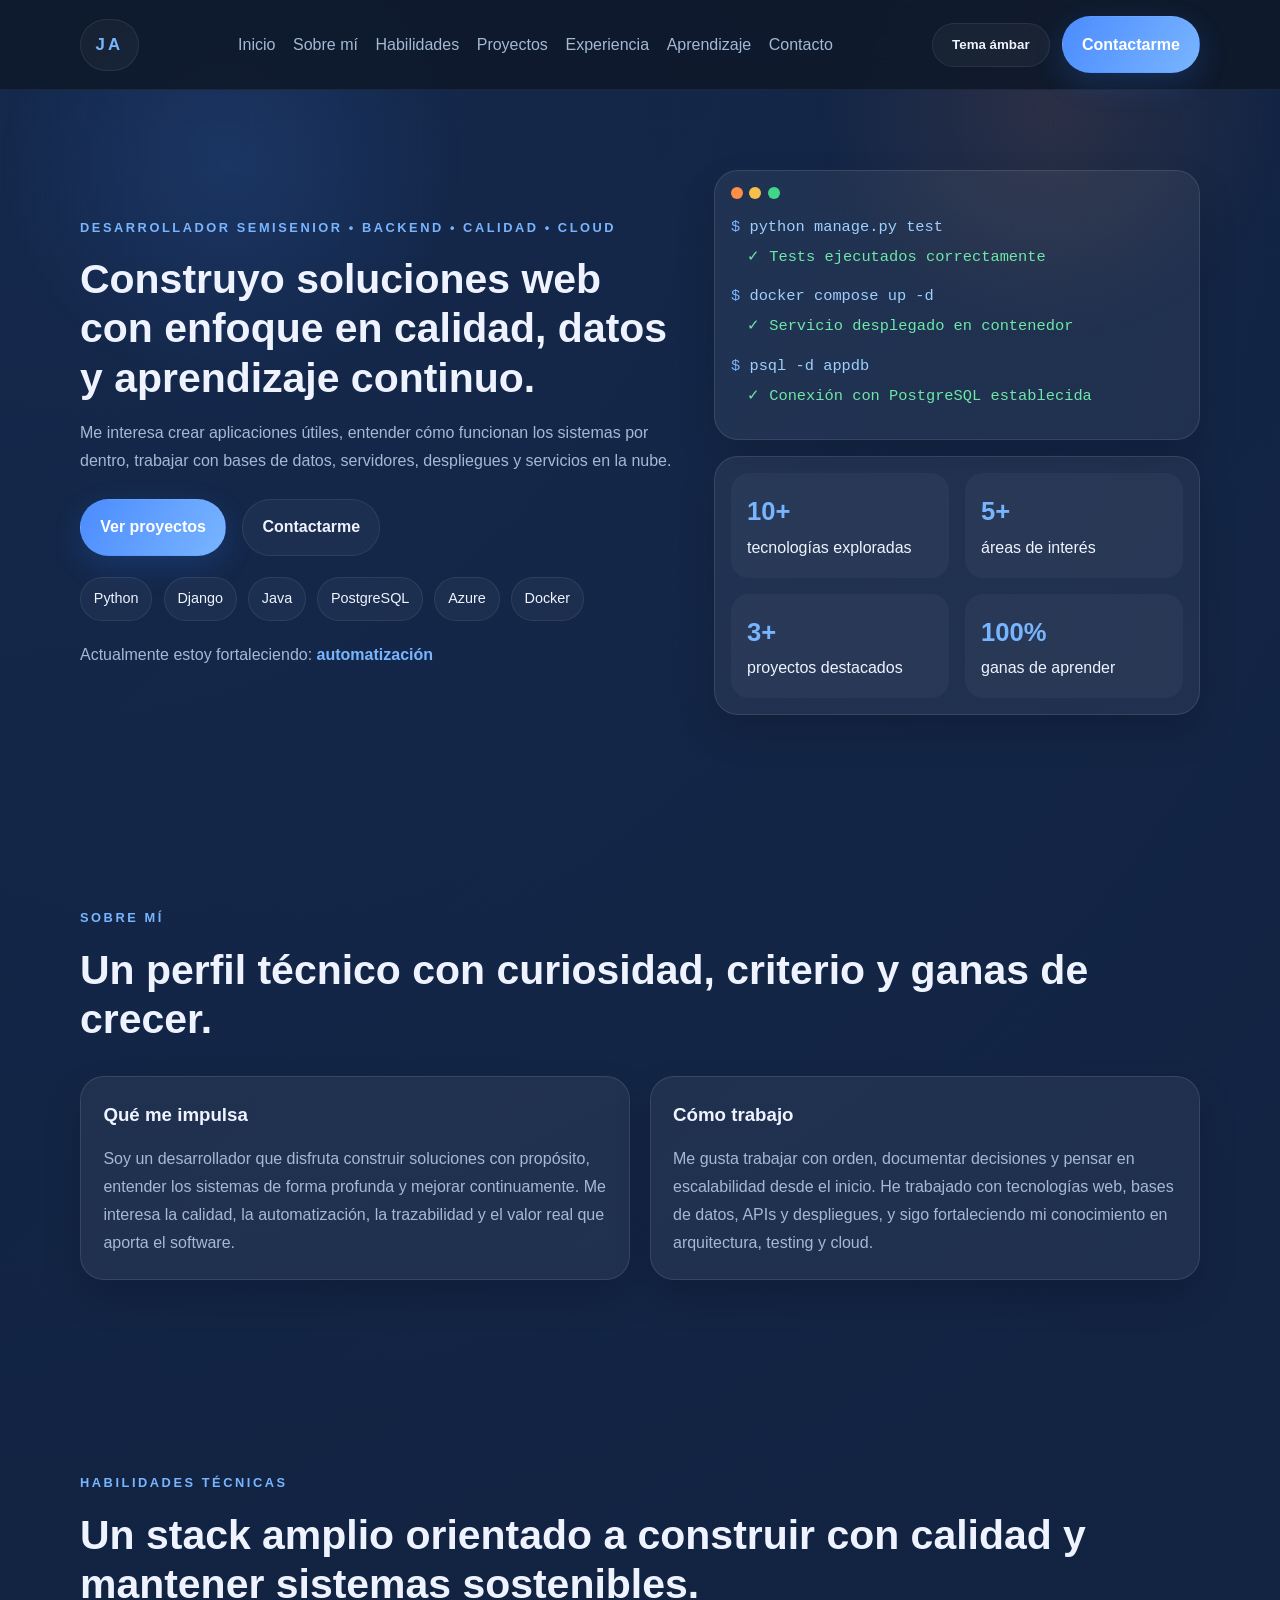
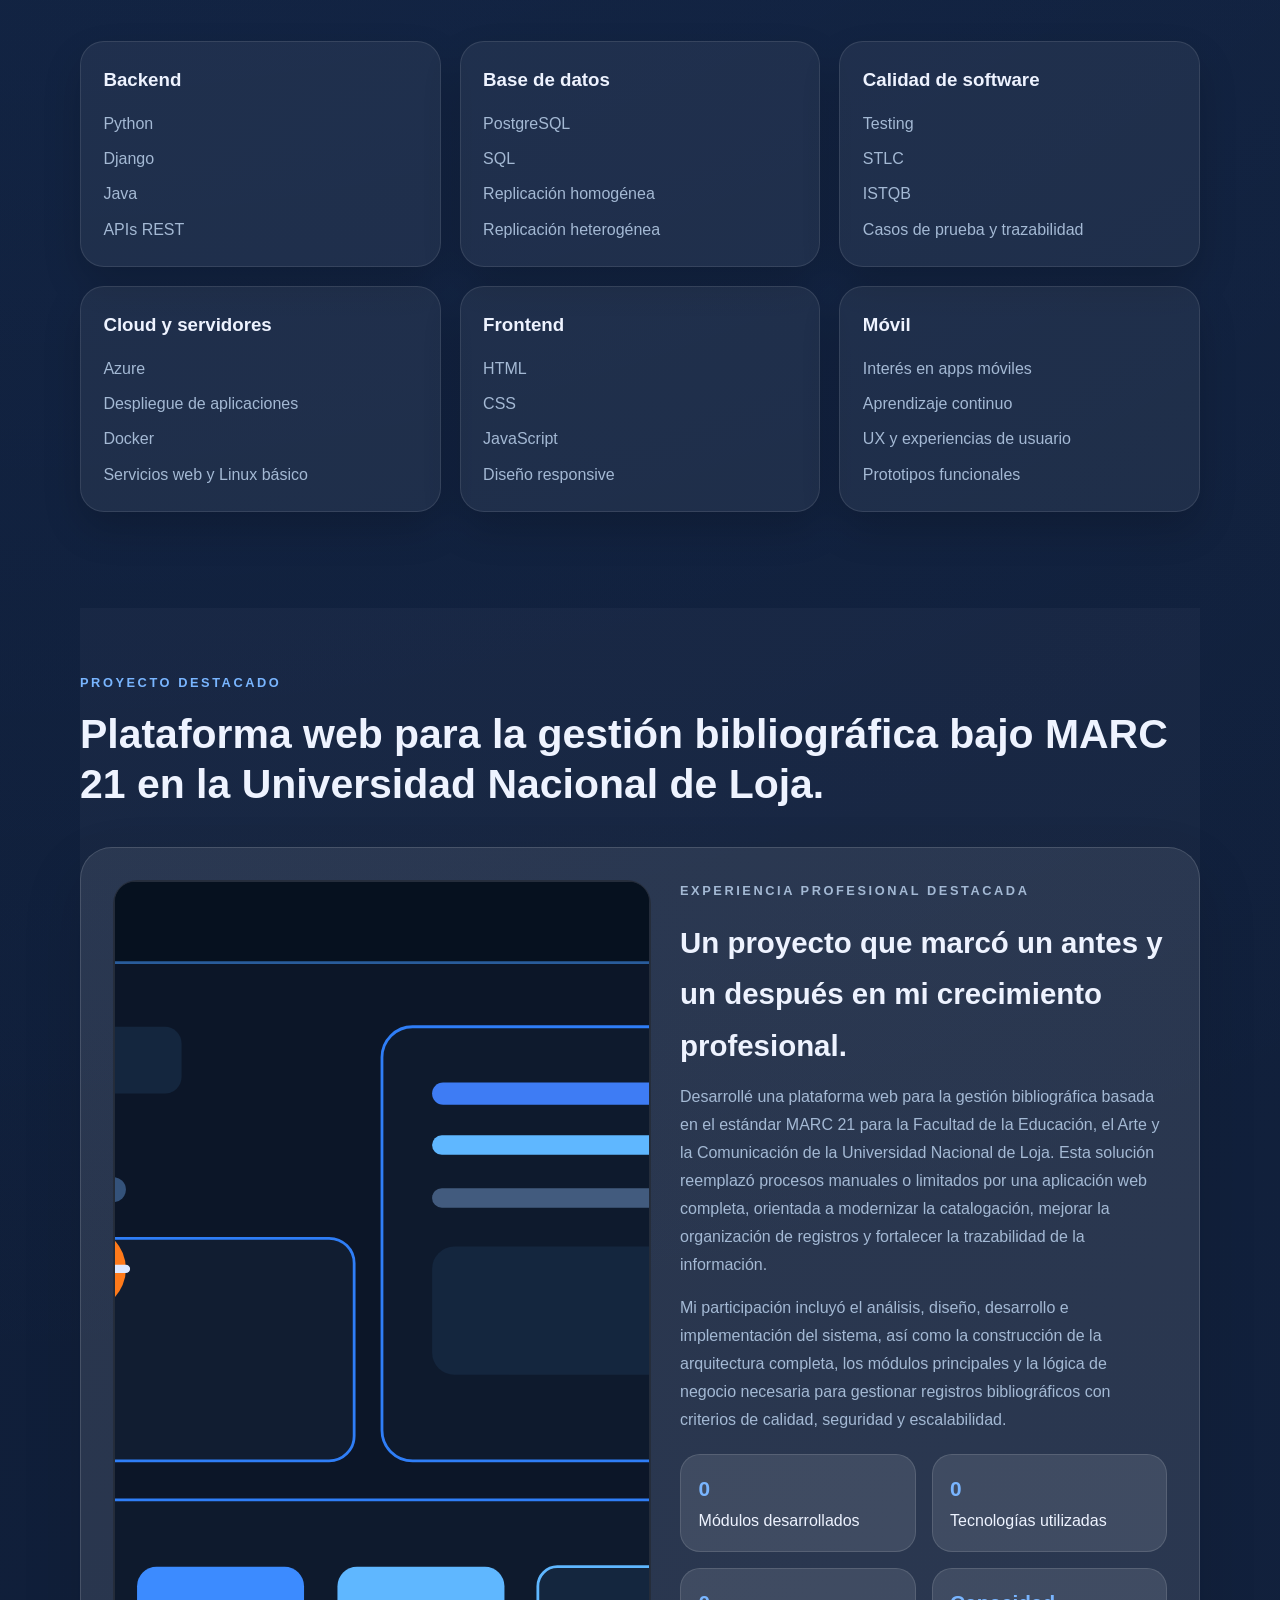
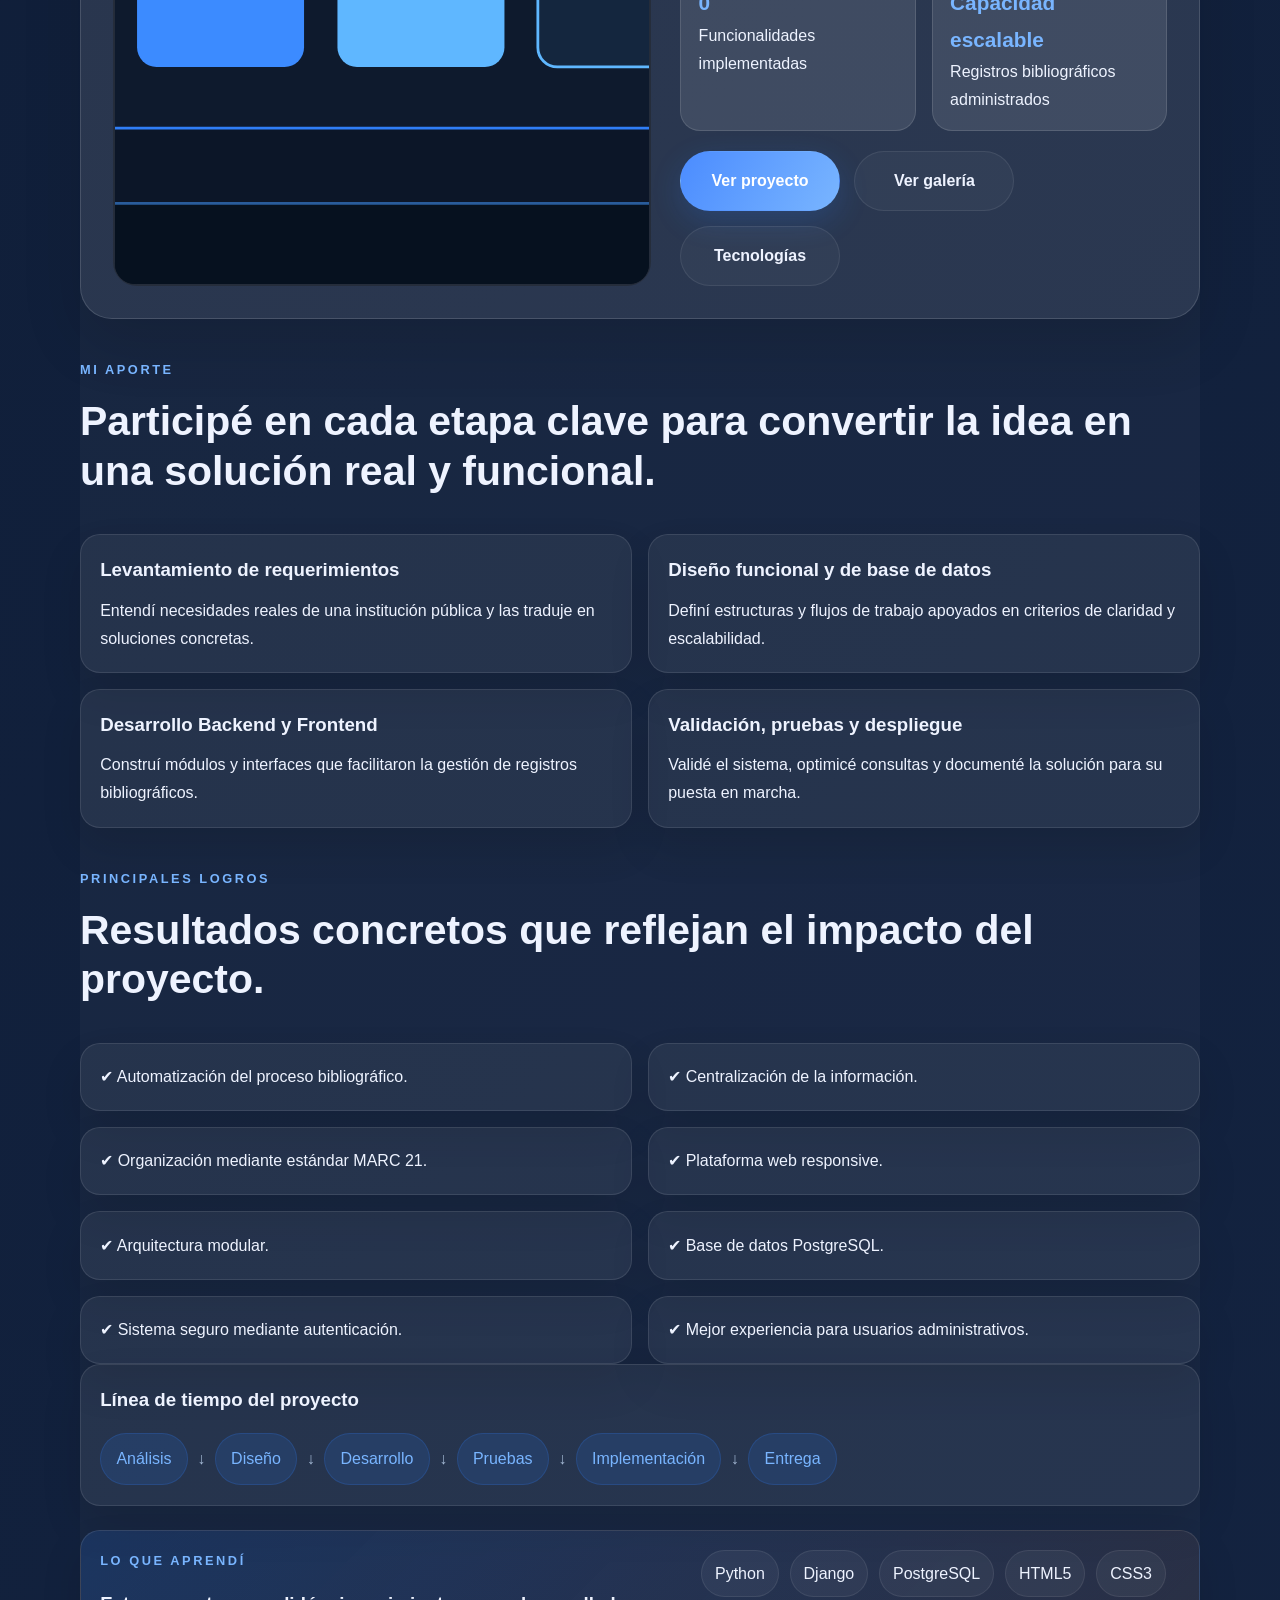
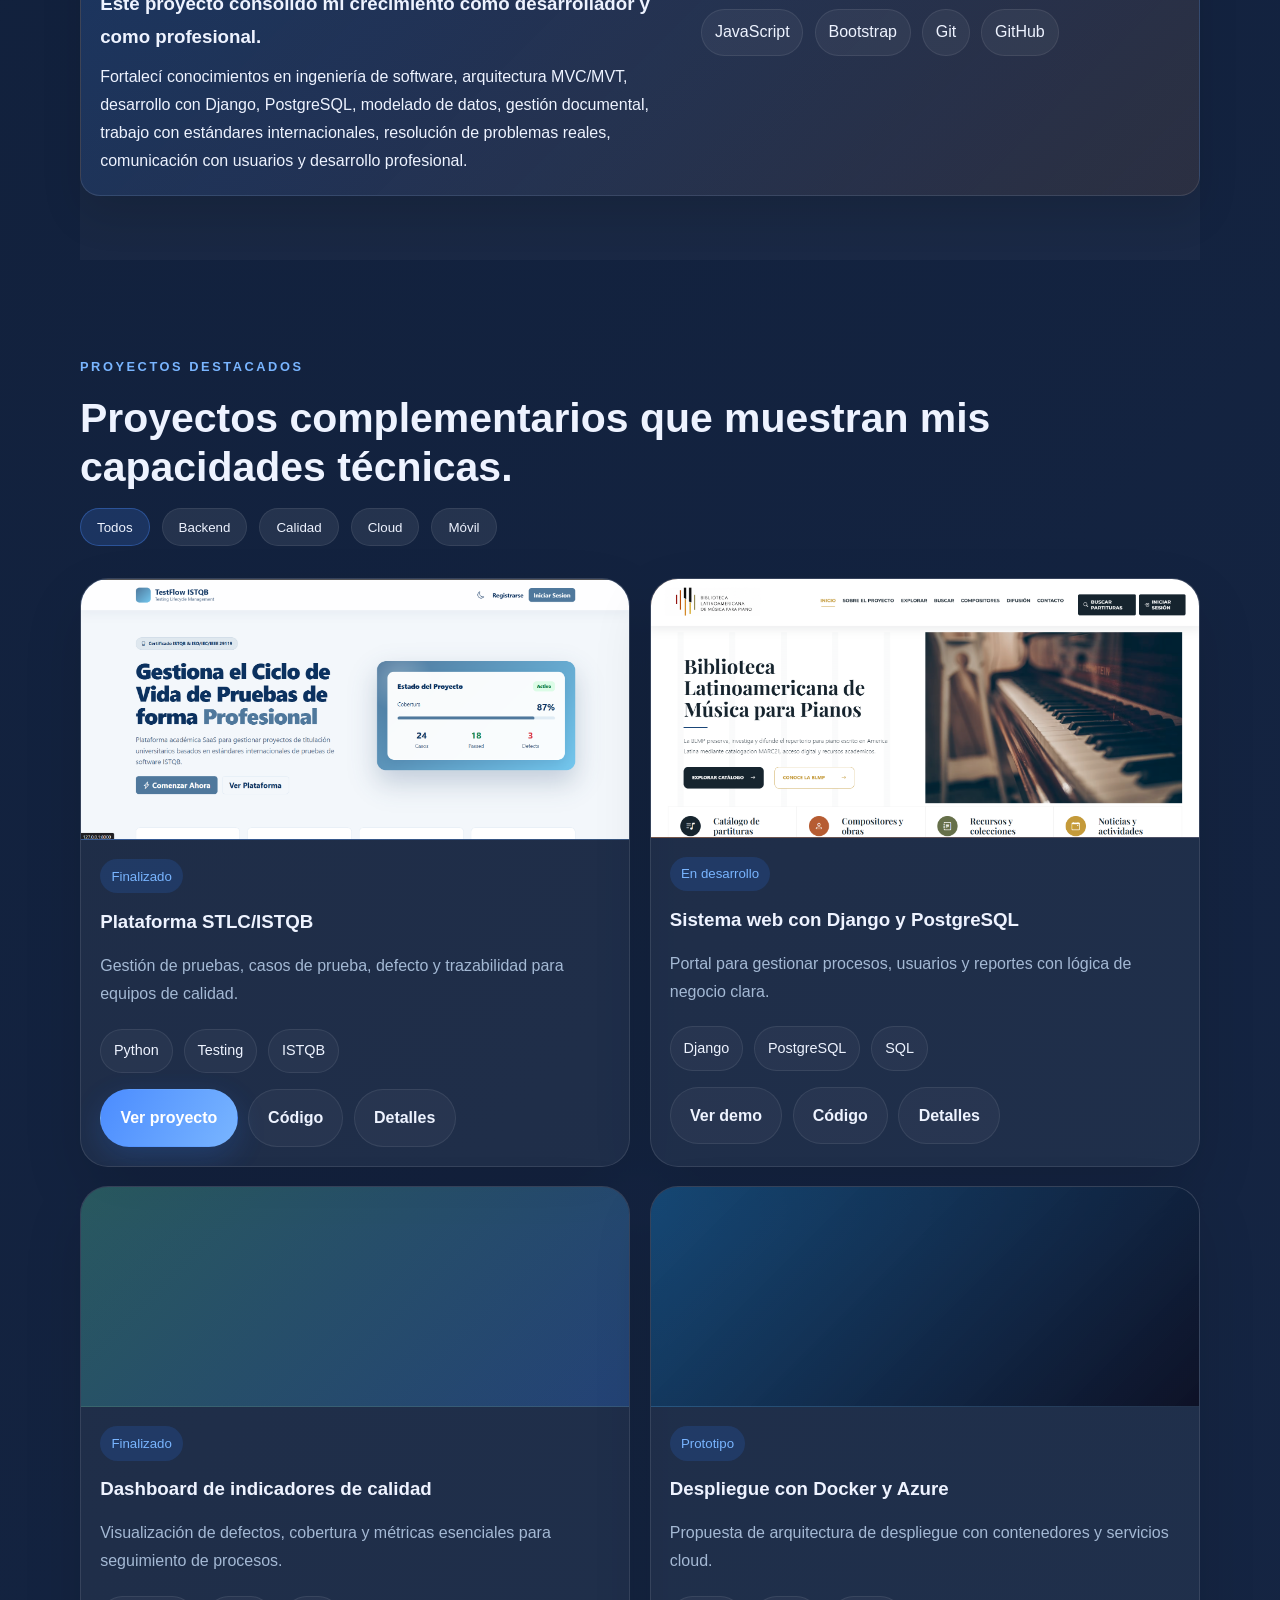
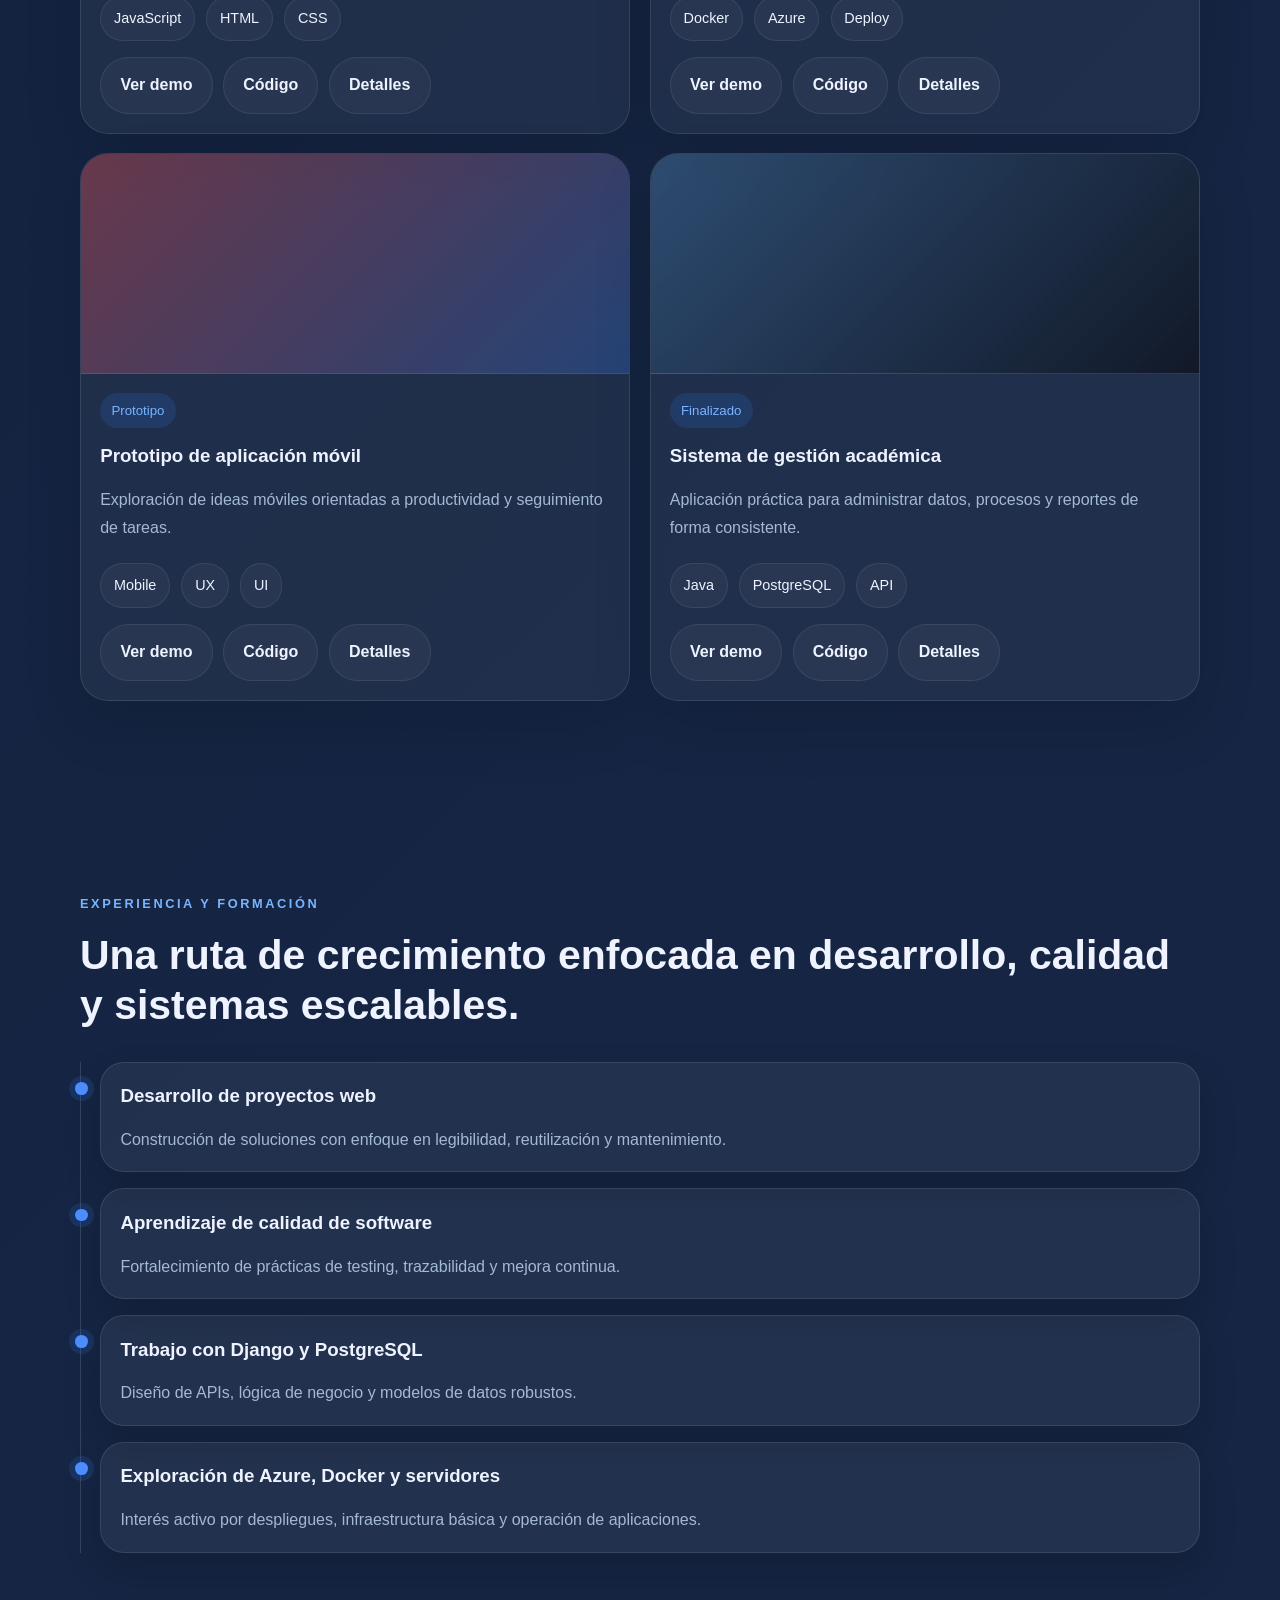
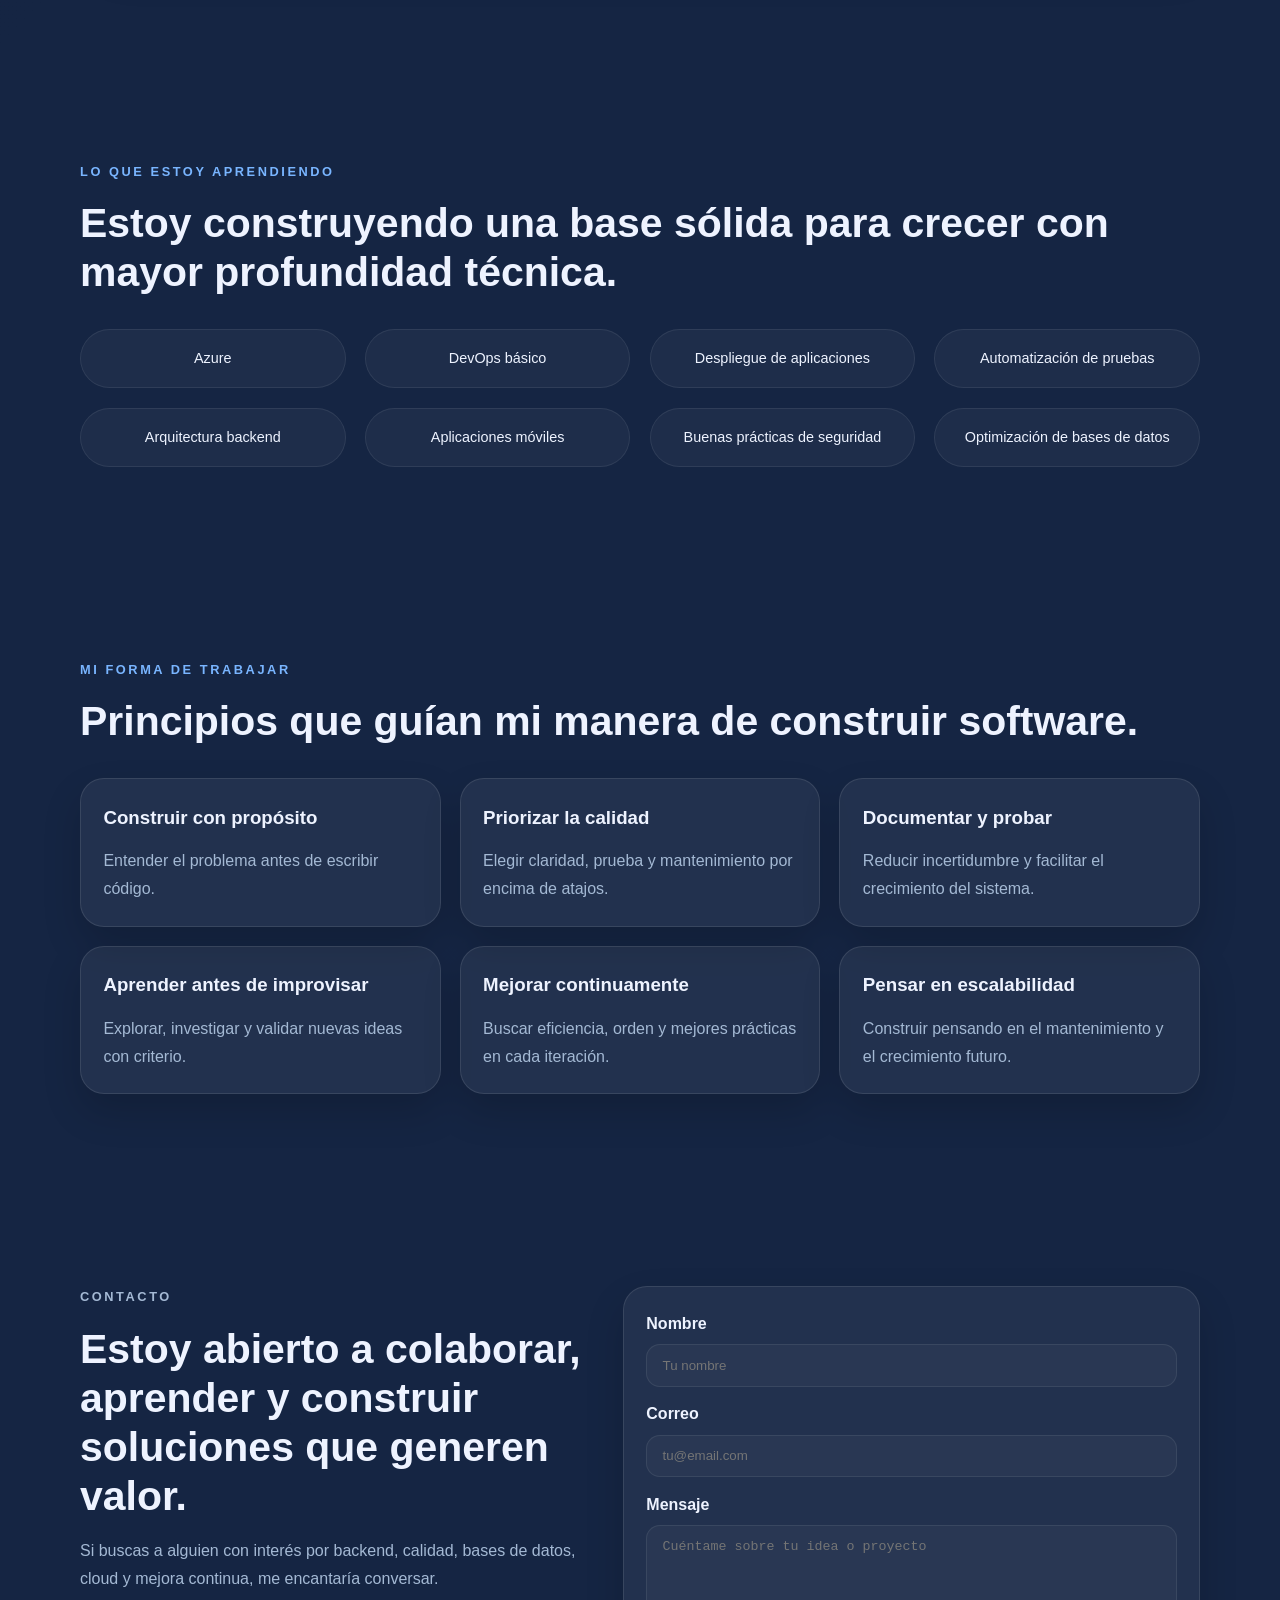
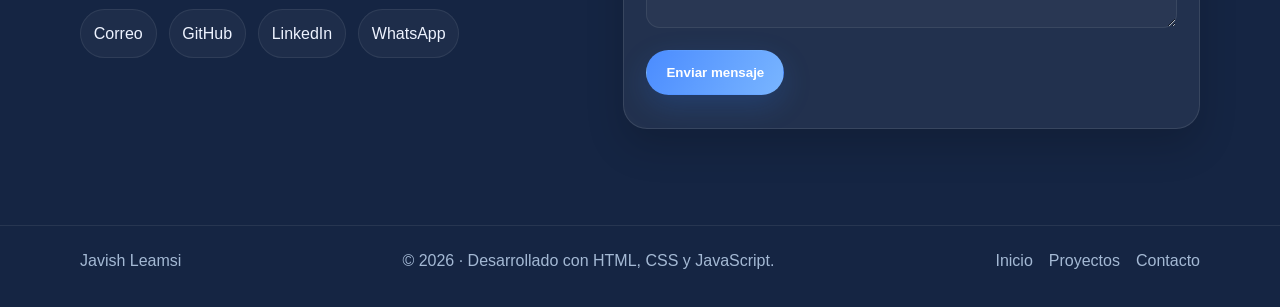
==== index.html @ bcfeb0d9 "Initial portfolio commit" ====
<!DOCTYPE html>
<html lang="es">
  <head>
    <meta charset="UTF-8" />
    <meta name="viewport" content="width=device-width, initial-scale=1.0" />
    <meta
      name="description"
      content="Portafolio personal de un desarrollador semisenior enfocado en backend, calidad de software, bases de datos, cloud y aprendizaje continuo."
    />
    <title>Javier | Portafolio Técnico</title>
    <link rel="stylesheet" href="css/styles.css" />
    <link rel="stylesheet" href="css/responsive.css" />
  </head>
  <body>
    <div class="background-grid" aria-hidden="true"></div>

    <header class="site-header" id="top">
      <nav class="nav container">
        <a href="#hero" class="brand" aria-label="Inicio del portafolio">JA</a>

        <button class="menu-toggle" id="menuToggle" aria-label="Abrir menú" aria-expanded="false">
          <span></span>
          <span></span>
          <span></span>
        </button>

        <div class="nav-links" id="navLinks">
          <a href="#hero">Inicio</a>
          <a href="#about">Sobre mí</a>
          <a href="#skills">Habilidades</a>
          <a href="#projects">Proyectos</a>
          <a href="#experience">Experiencia</a>
          <a href="#learning">Aprendizaje</a>
          <a href="#contact">Contacto</a>
        </div>

        <div class="nav-actions">
          <button class="btn btn-secondary" id="themeToggle" type="button">Tema ámbar</button>
          <a href="#contact" class="btn btn-primary nav-cta">Contactarme</a>
        </div>
      </nav>
    </header>

    <main>
      <section class="hero section container" id="hero">
        <div class="hero-content reveal">
          <p class="eyebrow">Desarrollador semisenior • Backend • Calidad • Cloud</p>
          <h1>
            Construyo soluciones web con enfoque en calidad, datos y aprendizaje continuo.
          </h1>
          <p class="hero-copy">
            Me interesa crear aplicaciones útiles, entender cómo funcionan los sistemas por dentro,
            trabajar con bases de datos, servidores, despliegues y servicios en la nube.
          </p>

          <div class="hero-actions">
            <a href="#projects" class="btn btn-primary">Ver proyectos</a>
            <a href="#contact" class="btn btn-secondary">Contactarme</a>
          </div>

          <div class="hero-badges">
            <span>Python</span>
            <span>Django</span>
            <span>Java</span>
            <span>PostgreSQL</span>
            <span>Azure</span>
            <span>Docker</span>
          </div>

          <div class="typing-wrap">
            <span class="typing-label">Actualmente estoy fortaleciendo:</span>
            <span class="typing-text" id="typingText"></span>
          </div>
        </div>

        <div class="hero-visual reveal">
          <div class="terminal-card">
            <div class="terminal-toolbar">
              <span></span>
              <span></span>
              <span></span>
            </div>
            <div class="terminal-body">
              <p><span class="prompt">$</span> python manage.py test</p>
              <p class="success">✓ Tests ejecutados correctamente</p>
              <p><span class="prompt">$</span> docker compose up -d</p>
              <p class="success">✓ Servicio desplegado en contenedor</p>
              <p><span class="prompt">$</span> psql -d appdb</p>
              <p class="success">✓ Conexión con PostgreSQL establecida</p>
            </div>
          </div>

          <div class="stats-panel">
            <div class="stat-item">
              <strong class="counter" data-target="10">0</strong>
              <span>tecnologías exploradas</span>
            </div>
            <div class="stat-item">
              <strong class="counter" data-target="5">0</strong>
              <span>áreas de interés</span>
            </div>
            <div class="stat-item">
              <strong class="counter" data-target="3">0</strong>
              <span>proyectos destacados</span>
            </div>
            <div class="stat-item">
              <strong class="counter" data-target="100">0</strong>
              <span>ganas de aprender</span>
            </div>
          </div>
        </div>
      </section>

      <section class="section container" id="about">
        <div class="section-heading reveal">
          <p class="eyebrow">Sobre mí</p>
          <h2>Un perfil técnico con curiosidad, criterio y ganas de crecer.</h2>
        </div>

        <div class="about-grid">
          <article class="about-card reveal">
            <h3>Qué me impulsa</h3>
            <p>
              Soy un desarrollador que disfruta construir soluciones con propósito,
              entender los sistemas de forma profunda y mejorar continuamente. Me interesa la calidad,
              la automatización, la trazabilidad y el valor real que aporta el software.
            </p>
          </article>
          <article class="about-card reveal">
            <h3>Cómo trabajo</h3>
            <p>
              Me gusta trabajar con orden, documentar decisiones y pensar en escalabilidad desde
              el inicio. He trabajado con tecnologías web, bases de datos, APIs y despliegues, y
              sigo fortaleciendo mi conocimiento en arquitectura, testing y cloud.
            </p>
          </article>
        </div>
      </section>

      <section class="section container" id="skills">
        <div class="section-heading reveal">
          <p class="eyebrow">Habilidades técnicas</p>
          <h2>Un stack amplio orientado a construir con calidad y mantener sistemas sostenibles.</h2>
        </div>

        <div class="skills-grid">
          <article class="skill-card reveal">
            <h3>Backend</h3>
            <ul>
              <li>Python</li>
              <li>Django</li>
              <li>Java</li>
              <li>APIs REST</li>
            </ul>
          </article>

          <article class="skill-card reveal">
            <h3>Base de datos</h3>
            <ul>
              <li>PostgreSQL</li>
              <li>SQL</li>
              <li>Replicación homogénea</li>
              <li>Replicación heterogénea</li>
            </ul>
          </article>

          <article class="skill-card reveal">
            <h3>Calidad de software</h3>
            <ul>
              <li>Testing</li>
              <li>STLC</li>
              <li>ISTQB</li>
              <li>Casos de prueba y trazabilidad</li>
            </ul>
          </article>

          <article class="skill-card reveal">
            <h3>Cloud y servidores</h3>
            <ul>
              <li>Azure</li>
              <li>Despliegue de aplicaciones</li>
              <li>Docker</li>
              <li>Servicios web y Linux básico</li>
            </ul>
          </article>

          <article class="skill-card reveal">
            <h3>Frontend</h3>
            <ul>
              <li>HTML</li>
              <li>CSS</li>
              <li>JavaScript</li>
              <li>Diseño responsive</li>
            </ul>
          </article>

          <article class="skill-card reveal">
            <h3>Móvil</h3>
            <ul>
              <li>Interés en apps móviles</li>
              <li>Aprendizaje continuo</li>
              <li>UX y experiencias de usuario</li>
              <li>Prototipos funcionales</li>
            </ul>
          </article>
        </div>
      </section>

      <section class="section container" id="featured">
        <div class="section-heading reveal">
          <p class="eyebrow">Proyecto destacado</p>
          <h2>Plataforma web para la gestión bibliográfica bajo MARC 21 en la Universidad Nacional de Loja.</h2>
        </div>

        <article class="featured-project reveal">
          <div class="featured-project-visual">
            <img src="assets/projects/marc-platform.svg" alt="Vista del sistema de gestión bibliográfica MARC 21" />
          </div>

          <div class="featured-project-content">
            <p class="eyebrow">Experiencia profesional destacada</p>
            <h3>Un proyecto que marcó un antes y un después en mi crecimiento profesional.</h3>
            <p>
              Desarrollé una plataforma web para la gestión bibliográfica basada en el estándar MARC 21
              para la Facultad de la Educación, el Arte y la Comunicación de la Universidad Nacional de Loja.
              Esta solución reemplazó procesos manuales o limitados por una aplicación web completa,
              orientada a modernizar la catalogación, mejorar la organización de registros y fortalecer
              la trazabilidad de la información.
            </p>
            <p>
              Mi participación incluyó el análisis, diseño, desarrollo e implementación del sistema,
              así como la construcción de la arquitectura completa, los módulos principales y la lógica
              de negocio necesaria para gestionar registros bibliográficos con criterios de calidad,
              seguridad y escalabilidad.
            </p>

            <div class="featured-stats">
              <div class="featured-stat">
                <strong data-target="12">0</strong>
                <span>Módulos desarrollados</span>
              </div>
              <div class="featured-stat">
                <strong data-target="8">0</strong>
                <span>Tecnologías utilizadas</span>
              </div>
              <div class="featured-stat">
                <strong data-target="10">0</strong>
                <span>Funcionalidades implementadas</span>
              </div>
              <div class="featured-stat">
                <strong>Capacidad escalable</strong>
                <span>Registros bibliográficos administrados</span>
              </div>
            </div>

            <div class="featured-actions">
              <a href="projects/marc21.html" class="btn btn-primary">Ver proyecto</a>
              <a href="projects/marc21.html#carousel" class="btn btn-secondary">Ver galería</a>
              <a href="#skills" class="btn btn-secondary">Tecnologías</a>
            </div>
          </div>
        </article>

        <div class="section-heading reveal" style="margin-top: 2.5rem;">
          <p class="eyebrow">Mi aporte</p>
          <h2>Participé en cada etapa clave para convertir la idea en una solución real y funcional.</h2>
        </div>

        <div class="contribution-grid">
          <article class="contribution-card reveal">
            <h3>Levantamiento de requerimientos</h3>
            <p>Entendí necesidades reales de una institución pública y las traduje en soluciones concretas.</p>
          </article>
          <article class="contribution-card reveal">
            <h3>Diseño funcional y de base de datos</h3>
            <p>Definí estructuras y flujos de trabajo apoyados en criterios de claridad y escalabilidad.</p>
          </article>
          <article class="contribution-card reveal">
            <h3>Desarrollo Backend y Frontend</h3>
            <p>Construí módulos y interfaces que facilitaron la gestión de registros bibliográficos.</p>
          </article>
          <article class="contribution-card reveal">
            <h3>Validación, pruebas y despliegue</h3>
            <p>Validé el sistema, optimicé consultas y documenté la solución para su puesta en marcha.</p>
          </article>
        </div>

        <div class="section-heading reveal" style="margin-top: 2.5rem;">
          <p class="eyebrow">Principales logros</p>
          <h2>Resultados concretos que reflejan el impacto del proyecto.</h2>
        </div>

        <div class="achievements-grid">
          <article class="achievement-card reveal">✔ Automatización del proceso bibliográfico.</article>
          <article class="achievement-card reveal">✔ Centralización de la información.</article>
          <article class="achievement-card reveal">✔ Organización mediante estándar MARC 21.</article>
          <article class="achievement-card reveal">✔ Plataforma web responsive.</article>
          <article class="achievement-card reveal">✔ Arquitectura modular.</article>
          <article class="achievement-card reveal">✔ Base de datos PostgreSQL.</article>
          <article class="achievement-card reveal">✔ Sistema seguro mediante autenticación.</article>
          <article class="achievement-card reveal">✔ Mejor experiencia para usuarios administrativos.</article>
        </div>

        <div class="timeline-section reveal">
          <h3>Línea de tiempo del proyecto</h3>
          <div class="project-timeline">
            <div class="timeline-step">Análisis</div>
            <div class="timeline-arrow">↓</div>
            <div class="timeline-step">Diseño</div>
            <div class="timeline-arrow">↓</div>
            <div class="timeline-step">Desarrollo</div>
            <div class="timeline-arrow">↓</div>
            <div class="timeline-step">Pruebas</div>
            <div class="timeline-arrow">↓</div>
            <div class="timeline-step">Implementación</div>
            <div class="timeline-arrow">↓</div>
            <div class="timeline-step">Entrega</div>
          </div>
        </div>

        <div class="learning-highlight reveal">
          <div class="learning-highlight-content">
            <p class="eyebrow">Lo que aprendí</p>
            <h3>Este proyecto consolidó mi crecimiento como desarrollador y como profesional.</h3>
            <p>
              Fortalecí conocimientos en ingeniería de software, arquitectura MVC/MVT, desarrollo con Django,
              PostgreSQL, modelado de datos, gestión documental, trabajo con estándares internacionales,
              resolución de problemas reales, comunicación con usuarios y desarrollo profesional.
            </p>
          </div>
          <div class="tech-pill-group">
            <span>Python</span>
            <span>Django</span>
            <span>PostgreSQL</span>
            <span>HTML5</span>
            <span>CSS3</span>
            <span>JavaScript</span>
            <span>Bootstrap</span>
            <span>Git</span>
            <span>GitHub</span>
          </div>
        </div>
      </section>

      <section class="section container" id="projects">
        <div class="section-heading reveal">
          <p class="eyebrow">Proyectos destacados</p>
          <h2>Proyectos complementarios que muestran mis capacidades técnicas.</h2>
          <div class="filter-bar">
            <button class="filter-btn active" data-filter="all">Todos</button>
            <button class="filter-btn" data-filter="backend">Backend</button>
            <button class="filter-btn" data-filter="qa">Calidad</button>
            <button class="filter-btn" data-filter="cloud">Cloud</button>
            <button class="filter-btn" data-filter="mobile">Móvil</button>
          </div>
        </div>

        <div class="projects-grid">
          <article class="project-card reveal" data-category="qa">
            <div class="project-preview">
              <img src="assets/img/istqb/1.png" alt="Pantalla del proyecto ISTQB" />
            </div>
            <div class="project-body">
              <span class="project-badge">Finalizado</span>
              <h3>Plataforma STLC/ISTQB</h3>
              <p>Gestión de pruebas, casos de prueba, defecto y trazabilidad para equipos de calidad.</p>
              <div class="project-tags">
                <span>Python</span>
                <span>Testing</span>
                <span>ISTQB</span>
              </div>
              <div class="project-actions">
                <a href="projects/istqb.html" class="btn btn-primary">Ver proyecto</a>
                <a href="#" class="btn btn-secondary">Código</a>
                <a href="projects/istqb.html" class="btn btn-secondary">Detalles</a>
              </div>
            </div>
          </article>

          <article class="project-card reveal" data-category="backend">
            <div class="project-preview project-preview-alt">
              <img src="assets/img/marc21/1.png" alt="Pantalla del proyecto MARC 21" />
            </div>
            <div class="project-body">
              <span class="project-badge">En desarrollo</span>
              <h3>Sistema web con Django y PostgreSQL</h3>
              <p>Portal para gestionar procesos, usuarios y reportes con lógica de negocio clara.</p>
              <div class="project-tags">
                <span>Django</span>
                <span>PostgreSQL</span>
                <span>SQL</span>
              </div>
              <div class="project-actions">
                <a href="#" class="btn btn-secondary">Ver demo</a>
                <a href="#" class="btn btn-secondary">Código</a>
                <a href="#" class="btn btn-secondary">Detalles</a>
              </div>
            </div>
          </article>

          <article class="project-card reveal" data-category="qa">
            <div class="project-preview project-preview-accent"></div>
            <div class="project-body">
              <span class="project-badge">Finalizado</span>
              <h3>Dashboard de indicadores de calidad</h3>
              <p>Visualización de defectos, cobertura y métricas esenciales para seguimiento de procesos.</p>
              <div class="project-tags">
                <span>JavaScript</span>
                <span>HTML</span>
                <span>CSS</span>
              </div>
              <div class="project-actions">
                <a href="#" class="btn btn-secondary">Ver demo</a>
                <a href="#" class="btn btn-secondary">Código</a>
                <a href="#" class="btn btn-secondary">Detalles</a>
              </div>
            </div>
          </article>

          <article class="project-card reveal" data-category="cloud">
            <div class="project-preview project-preview-cloud"></div>
            <div class="project-body">
              <span class="project-badge">Prototipo</span>
              <h3>Despliegue con Docker y Azure</h3>
              <p>Propuesta de arquitectura de despliegue con contenedores y servicios cloud.</p>
              <div class="project-tags">
                <span>Docker</span>
                <span>Azure</span>
                <span>Deploy</span>
              </div>
              <div class="project-actions">
                <a href="#" class="btn btn-secondary">Ver demo</a>
                <a href="#" class="btn btn-secondary">Código</a>
                <a href="#" class="btn btn-secondary">Detalles</a>
              </div>
            </div>
          </article>

          <article class="project-card reveal" data-category="mobile">
            <div class="project-preview project-preview-mobile"></div>
            <div class="project-body">
              <span class="project-badge">Prototipo</span>
              <h3>Prototipo de aplicación móvil</h3>
              <p>Exploración de ideas móviles orientadas a productividad y seguimiento de tareas.</p>
              <div class="project-tags">
                <span>Mobile</span>
                <span>UX</span>
                <span>UI</span>
              </div>
              <div class="project-actions">
                <a href="#" class="btn btn-secondary">Ver demo</a>
                <a href="#" class="btn btn-secondary">Código</a>
                <a href="#" class="btn btn-secondary">Detalles</a>
              </div>
            </div>
          </article>

          <article class="project-card reveal" data-category="backend">
            <div class="project-preview project-preview-admin"></div>
            <div class="project-body">
              <span class="project-badge">Finalizado</span>
              <h3>Sistema de gestión académica</h3>
              <p>Aplicación práctica para administrar datos, procesos y reportes de forma consistente.</p>
              <div class="project-tags">
                <span>Java</span>
                <span>PostgreSQL</span>
                <span>API</span>
              </div>
              <div class="project-actions">
                <a href="#" class="btn btn-secondary">Ver demo</a>
                <a href="#" class="btn btn-secondary">Código</a>
                <a href="#" class="btn btn-secondary">Detalles</a>
              </div>
            </div>
          </article>
        </div>
      </section>

      <section class="section container" id="experience">
        <div class="section-heading reveal">
          <p class="eyebrow">Experiencia y formación</p>
          <h2>Una ruta de crecimiento enfocada en desarrollo, calidad y sistemas escalables.</h2>
        </div>

        <div class="timeline">
          <article class="timeline-item reveal">
            <span class="timeline-dot"></span>
            <div>
              <h3>Desarrollo de proyectos web</h3>
              <p>Construcción de soluciones con enfoque en legibilidad, reutilización y mantenimiento.</p>
            </div>
          </article>
          <article class="timeline-item reveal">
            <span class="timeline-dot"></span>
            <div>
              <h3>Aprendizaje de calidad de software</h3>
              <p>Fortalecimiento de prácticas de testing, trazabilidad y mejora continua.</p>
            </div>
          </article>
          <article class="timeline-item reveal">
            <span class="timeline-dot"></span>
            <div>
              <h3>Trabajo con Django y PostgreSQL</h3>
              <p>Diseño de APIs, lógica de negocio y modelos de datos robustos.</p>
            </div>
          </article>
          <article class="timeline-item reveal">
            <span class="timeline-dot"></span>
            <div>
              <h3>Exploración de Azure, Docker y servidores</h3>
              <p>Interés activo por despliegues, infraestructura básica y operación de aplicaciones.</p>
            </div>
          </article>
        </div>
      </section>

      <section class="section container" id="learning">
        <div class="section-heading reveal">
          <p class="eyebrow">Lo que estoy aprendiendo</p>
          <h2>Estoy construyendo una base sólida para crecer con mayor profundidad técnica.</h2>
        </div>

        <div class="learning-grid">
          <article class="learning-card reveal">Azure</article>
          <article class="learning-card reveal">DevOps básico</article>
          <article class="learning-card reveal">Despliegue de aplicaciones</article>
          <article class="learning-card reveal">Automatización de pruebas</article>
          <article class="learning-card reveal">Arquitectura backend</article>
          <article class="learning-card reveal">Aplicaciones móviles</article>
          <article class="learning-card reveal">Buenas prácticas de seguridad</article>
          <article class="learning-card reveal">Optimización de bases de datos</article>
        </div>
      </section>

      <section class="section container" id="approach">
        <div class="section-heading reveal">
          <p class="eyebrow">Mi forma de trabajar</p>
          <h2>Principios que guían mi manera de construir software.</h2>
        </div>

        <div class="approach-grid">
          <article class="approach-card reveal">
            <h3>Construir con propósito</h3>
            <p>Entender el problema antes de escribir código.</p>
          </article>
          <article class="approach-card reveal">
            <h3>Priorizar la calidad</h3>
            <p>Elegir claridad, prueba y mantenimiento por encima de atajos.</p>
          </article>
          <article class="approach-card reveal">
            <h3>Documentar y probar</h3>
            <p>Reducir incertidumbre y facilitar el crecimiento del sistema.</p>
          </article>
          <article class="approach-card reveal">
            <h3>Aprender antes de improvisar</h3>
            <p>Explorar, investigar y validar nuevas ideas con criterio.</p>
          </article>
          <article class="approach-card reveal">
            <h3>Mejorar continuamente</h3>
            <p>Buscar eficiencia, orden y mejores prácticas en cada iteración.</p>
          </article>
          <article class="approach-card reveal">
            <h3>Pensar en escalabilidad</h3>
            <p>Construir pensando en el mantenimiento y el crecimiento futuro.</p>
          </article>
        </div>
      </section>

      <section class="section container" id="contact">
        <div class="contact-grid">
          <div class="contact-info reveal">
            <p class="eyebrow">Contacto</p>
            <h2>Estoy abierto a colaborar, aprender y construir soluciones que generen valor.</h2>
            <p>
              Si buscas a alguien con interés por backend, calidad, bases de datos, cloud y mejora continua,
              me encantaría conversar.
            </p>
            <div class="social-links">
              <a href="mailto:javismael.z2000@gmail.com">Correo</a>
              <a href="https://github.com/JavierIsma05" target="_blank" rel="noreferrer">GitHub</a>
              <a href="https://www.linkedin.com/in/javier-ismael-aguilar-armijos-182006201/?lipi=urn%3Ali%3Apage%3Ad_flagship3_profile_view_base_contact_details%3BiUNFHDlJSdWIJq0WQLCoiA%3D%3D" target="_blank" rel="noreferrer">LinkedIn</a>
              <a href="https://wa.me/997793401" target="_blank" rel="noreferrer">WhatsApp</a>
            </div>
          </div>

          <form class="contact-form reveal" id="contactForm" novalidate>
            <label>
              Nombre
              <input type="text" id="name" name="name" placeholder="Tu nombre" required />
            </label>
            <label>
              Correo
              <input type="email" id="email" name="email" placeholder="tu@email.com" required />
            </label>
            <label>
              Mensaje
              <textarea id="message" name="message" rows="5" placeholder="Cuéntame sobre tu idea o proyecto" required></textarea>
            </label>
            <button type="submit" class="btn btn-primary">Enviar mensaje</button>
            <p class="form-message" id="formMessage" aria-live="polite"></p>
          </form>
        </div>
      </section>
    </main>

    <button class="back-to-top" id="backToTop" aria-label="Volver arriba">↑</button>

    <footer class="site-footer">
      <div class="container footer-content">
        <p>Javish Leamsi</p>
        <p>© <span id="year"></span> · Desarrollado con HTML, CSS y JavaScript.</p>
        <div class="footer-links">
          <a href="#hero">Inicio</a>
          <a href="#projects">Proyectos</a>
          <a href="#contact">Contacto</a>
        </div>
      </div>
    </footer>

    <script src="js/main.js"></script>
    <script src="js/animations.js"></script>
  </body>
</html>
---- css/styles.css ----
:root {
  --bg: #0d1b34;
  --bg-soft: rgba(18, 29, 48, 0.92);
  --surface: rgba(22, 34, 55, 0.92);
  --surface-strong: rgba(27, 42, 66, 0.96);
  --text: #eef3ff;
  --muted: #a4b9d4;
  --primary: #4b8cff;
  --primary-strong: #79b5ff;
  --accent: #ff8e47;
  --border: rgba(255, 255, 255, 0.08);
  --shadow: 0 18px 36px rgba(0, 0, 0, 0.22);
  --radius: 24px;
}

body.theme-amber {
  --bg: #070707;
  --bg-soft: rgba(18, 12, 8, 0.88);
  --surface: rgba(24, 16, 10, 0.8);
  --surface-strong: rgba(32, 21, 13, 0.95);
  --primary: #ff7a1a;
  --primary-strong: #ff9f5f;
  --accent: #ff4d4d;
  --border: rgba(255, 255, 255, 0.13);
}

* {
  box-sizing: border-box;
  margin: 0;
  padding: 0;
}

html {
  scroll-behavior: smooth;
}

body {
  font-family: "Segoe UI", Roboto, Inter, Arial, sans-serif;
  background: radial-gradient(circle at top left, rgba(75, 140, 255, 0.12), transparent 30%),
    linear-gradient(135deg, var(--bg), #152543 72%);
  color: var(--text);
  line-height: 1.75;
  min-height: 100vh;
}

body::before {
  content: "";
  position: fixed;
  inset: 0;
  background-image: linear-gradient(rgba(255, 255, 255, 0.02) 1px, transparent 1px),
    linear-gradient(90deg, rgba(255, 255, 255, 0.02) 1px, transparent 1px);
  background-size: 42px 42px;
  mask-image: linear-gradient(to bottom, rgba(0, 0, 0, 0.42), transparent);
  pointer-events: none;
  z-index: -2;
}

img {
  max-width: 100%;
  display: block;
}

a {
  color: inherit;
  text-decoration: none;
}

.container {
  width: min(1120px, calc(100% - 2rem));
  margin: 0 auto;
}

.section {
  padding: 6rem 0;
}

.background-grid {
  position: fixed;
  inset: 0;
  background: radial-gradient(circle at 18% 18%, rgba(75, 140, 255, 0.14), transparent 18%),
    radial-gradient(circle at 82% 12%, rgba(255, 142, 71, 0.1), transparent 18%);
  pointer-events: none;
  z-index: -1;
}

.site-header {
  position: sticky;
  top: 0;
  z-index: 1000;
  backdrop-filter: blur(16px);
  background: rgba(14, 25, 42, 0.88);
  border-bottom: 1px solid rgba(255, 255, 255, 0.06);
}

body.theme-amber .site-header {
  background: rgba(7, 7, 7, 0.78);
}

.nav {
  display: flex;
  align-items: center;
  justify-content: space-between;
  padding: 1rem 0;
  gap: 1rem;
}

.nav-actions {
  display: flex;
  align-items: center;
  gap: 0.75rem;
}

.brand {
  font-weight: 800;
  letter-spacing: 0.2em;
  color: var(--primary-strong);
  font-size: 1.05rem;
  border: 1px solid var(--border);
  padding: 0.65rem 0.9rem;
  border-radius: 999px;
  background: rgba(255, 255, 255, 0.04);
}

.nav-links {
  display: flex;
  gap: 1.1rem;
  align-items: center;
}

.nav-links a {
  color: var(--muted);
  transition: color 0.2s ease;
}

.nav-links a:hover,
.nav-links a.active {
  color: var(--text);
}

.menu-toggle {
  display: none;
  border: 0;
  background: transparent;
  cursor: pointer;
  padding: 0.2rem;
}

.menu-toggle span {
  display: block;
  width: 24px;
  height: 2px;
  background: var(--text);
  margin: 4px 0;
  transition: 0.3s ease;
}

.btn {
  display: inline-flex;
  align-items: center;
  justify-content: center;
  border-radius: 999px;
  padding: 0.85rem 1.2rem;
  font-weight: 600;
  transition: transform 0.2s ease, box-shadow 0.2s ease, background 0.3s ease;
  border: 1px solid transparent;
}

.btn:hover {
  transform: translateY(-2px);
}

.btn-primary {
  color: white;
  background: linear-gradient(120deg, var(--primary), var(--primary-strong));
  box-shadow: 0 10px 30px rgba(47, 126, 247, 0.2);
}

.btn-secondary {
  color: var(--text);
  background: rgba(255, 255, 255, 0.04);
  border-color: var(--border);
}

.hero {
  display: grid;
  grid-template-columns: 1.1fr 0.9fr;
  gap: 2.5rem;
  align-items: center;
  padding-top: 5rem;
}

.eyebrow {
  color: var(--primary-strong);
  text-transform: uppercase;
  letter-spacing: 0.2em;
  font-size: 0.8rem;
  margin-bottom: 1rem;
  font-weight: 700;
}

.hero h1,
.section-heading h2,
.contact-info h2 {
  font-size: clamp(2rem, 3.2vw, 3rem);
  line-height: 1.2;
  margin-bottom: 1rem;
}

.hero-copy,
.about-card p,
.skill-card li,
.project-body p,
.timeline-item p,
.contact-info p,
.approach-card p {
  color: var(--muted);
}

.hero-actions {
  display: flex;
  flex-wrap: wrap;
  gap: 1rem;
  margin-top: 1.5rem;
}

.hero-badges,
.project-tags {
  display: flex;
  flex-wrap: wrap;
  gap: 0.7rem;
  margin-top: 1.3rem;
}

.hero-badges span,
.project-tags span,
.learning-card {
  border: 1px solid var(--border);
  background: rgba(255, 255, 255, 0.04);
  padding: 0.55rem 0.8rem;
  border-radius: 999px;
  font-size: 0.9rem;
  color: var(--text);
}

.typing-wrap {
  margin-top: 1.2rem;
  color: var(--muted);
  font-weight: 500;
}

.typing-text {
  color: var(--primary-strong);
  font-weight: 700;
}

.terminal-card,
.about-card,
.skill-card,
.project-card,
.timeline-item,
.contact-form,
.approach-card,
.stats-panel {
  background: rgba(255, 255, 255, 0.06);
  border: 1px solid rgba(255, 255, 255, 0.1);
  box-shadow: 0 18px 38px rgba(0, 0, 0, 0.16);
  border-radius: var(--radius);
}

.terminal-card {
  padding: 1rem;
  overflow: hidden;
}

.terminal-toolbar {
  display: flex;
  gap: 0.4rem;
  margin-bottom: 0.9rem;
}

.terminal-toolbar span {
  width: 0.75rem;
  height: 0.75rem;
  border-radius: 50%;
  display: inline-block;
  background: var(--accent);
}

.terminal-toolbar span:nth-child(2) {
  background: #f3c14b;
}

.terminal-toolbar span:nth-child(3) {
  background: #3fd68c;
}

.terminal-body {
  font-family: "Consolas", monospace;
  color: #9ed0ff;
  font-size: 0.96rem;
}

.prompt {
  color: var(--primary-strong);
}

.success {
  color: #6ee7a8;
  margin: 0.2rem 0 0.8rem 1rem;
}

.stats-panel {
  display: grid;
  grid-template-columns: repeat(2, minmax(0, 1fr));
  gap: 1rem;
  padding: 1rem;
  margin-top: 1rem;
}

.stat-item {
  padding: 1rem;
  border-radius: 18px;
  background: rgba(255, 255, 255, 0.03);
}

.stat-item strong {
  display: block;
  font-size: 1.6rem;
  color: var(--primary-strong);
}

.section-heading {
  margin-bottom: 2rem;
}

.about-grid,
.skills-grid,
.projects-grid,
.learning-grid,
.approach-grid {
  display: grid;
  gap: 1.2rem;
}

.about-grid {
  grid-template-columns: repeat(2, minmax(0, 1fr));
}

.about-card,
.skill-card,
.approach-card,
.contact-form {
  padding: 1.4rem;
}

.skill-card h3,
.about-card h3,
.project-body h3,
.timeline-item h3,
.approach-card h3 {
  margin-bottom: 0.8rem;
}

.skill-card ul {
  list-style: none;
  display: grid;
  gap: 0.45rem;
}

.skills-grid {
  grid-template-columns: repeat(3, minmax(0, 1fr));
}

.filter-bar {
  display: flex;
  flex-wrap: wrap;
  gap: 0.75rem;
  margin-top: 1rem;
}

.filter-btn {
  border: 1px solid rgba(255, 255, 255, 0.08);
  background: rgba(255, 255, 255, 0.08);
  color: var(--text);
  padding: 0.65rem 1rem;
  border-radius: 999px;
  cursor: pointer;
  transition: 0.2s ease, transform 0.2s ease;
}

.filter-btn:hover {
  transform: translateY(-1px);
  background: rgba(255, 255, 255, 0.11);
}

.filter-btn.active {
  background: rgba(75, 140, 255, 0.18);
  border-color: rgba(75, 140, 255, 0.35);
}

.projects-grid {
  grid-template-columns: repeat(2, minmax(0, 1fr));
}

.featured-project {
  display: grid;
  grid-template-columns: 1.05fr 0.95fr;
  gap: 1.8rem;
  padding: 2rem;
  border: 1px solid rgba(255, 255, 255, 0.14);
  border-radius: 32px;
  background: rgba(255, 255, 255, 0.08);
  box-shadow: 0 24px 60px rgba(0, 0, 0, 0.14);
}

#featured {
  padding-top: 4rem;
  padding-bottom: 4rem;
  background: rgba(255, 255, 255, 0.03);
}

#featured .section-heading {
  margin-bottom: 2.4rem;
}

.featured-project-visual {
  min-height: 360px;
  border-radius: 24px;
  overflow: hidden;
  background: rgba(18, 27, 42, 0.95);
  border: 1px solid rgba(255, 255, 255, 0.08);
}

.featured-project-visual img {
  width: 100%;
  height: 100%;
  object-fit: cover;
  border-radius: 20px;
  border: 1px solid var(--border);
}

.featured-project-content h3 {
  margin-bottom: 0.75rem;
  font-size: clamp(1.5rem, 2.3vw, 2rem);
}

.featured-project-content p {
  margin-bottom: 0.9rem;
  color: var(--muted);
}

.featured-stats {
  display: grid;
  grid-template-columns: repeat(2, minmax(0, 1fr));
  gap: 1rem;
  margin: 1.25rem 0;
}

.featured-stat {
  padding: 1rem 1.1rem;
  border-radius: 20px;
  background: rgba(255, 255, 255, 0.1);
  border: 1px solid rgba(255, 255, 255, 0.12);
}

.featured-stat strong {
  display: block;
  color: var(--primary-strong);
  font-size: 1.3rem;
}

.featured-actions {
  display: flex;
  flex-wrap: wrap;
  gap: 0.9rem;
  margin-top: 1.25rem;
}

.featured-actions .btn {
  min-width: 160px;
  padding: 0.95rem 1.25rem;
}

.contribution-grid,
.achievements-grid {
  display: grid;
  gap: 1rem;
  grid-template-columns: repeat(2, minmax(0, 1fr));
}

.contribution-card,
.achievement-card,
.timeline-section,
.learning-highlight {
  padding: 1.2rem;
  border-radius: 20px;
  border: 1px solid rgba(255, 255, 255, 0.1);
  background: rgba(255, 255, 255, 0.06);
  box-shadow: 0 20px 40px rgba(0, 0, 0, 0.12);
}

.contribution-card h3,
.timeline-section h3,
.learning-highlight h3 {
  margin-bottom: 0.6rem;
}

.project-timeline {
  display: flex;
  flex-wrap: wrap;
  align-items: center;
  gap: 0.6rem;
  margin-top: 1rem;
}

.timeline-step {
  padding: 0.7rem 0.95rem;
  border-radius: 999px;
  background: rgba(47, 126, 247, 0.14);
  color: var(--primary-strong);
  border: 1px solid rgba(47, 126, 247, 0.2);
}

.timeline-arrow {
  color: var(--muted);
}

.learning-highlight {
  display: grid;
  grid-template-columns: 1.1fr 0.9fr;
  gap: 1rem;
  margin-top: 1.5rem;
  background: linear-gradient(135deg, rgba(47, 126, 247, 0.16), rgba(255, 122, 26, 0.08));
}

.tech-pill-group {
  display: flex;
  flex-wrap: wrap;
  gap: 0.7rem;
  align-content: flex-start;
}

.tech-pill-group span {
  border: 1px solid var(--border);
  padding: 0.55rem 0.8rem;
  border-radius: 999px;
  background: rgba(255, 255, 255, 0.05);
}

.project-card {
  overflow: hidden;
  border-radius: 28px;
  background: rgba(255, 255, 255, 0.05);
  border: 1px solid rgba(255, 255, 255, 0.1);
  box-shadow: 0 24px 60px rgba(0, 0, 0, 0.12);
  display: grid;
  grid-template-rows: auto 1fr;
  min-height: 340px;
}

.project-preview {
  min-height: 220px;
  background: linear-gradient(135deg, rgba(47, 126, 247, 0.4), rgba(95, 183, 255, 0.16));
  border-bottom: 1px solid var(--border);
  overflow: hidden;
}

.project-preview img {
  width: 100%;
  height: 100%;
  object-fit: cover;
  display: block;
}

.project-preview-alt {
  background: linear-gradient(135deg, rgba(255, 122, 26, 0.35), rgba(47, 126, 247, 0.18));
}

.project-preview-accent {
  background: linear-gradient(135deg, rgba(68, 211, 160, 0.26), rgba(47, 126, 247, 0.25));
}

.project-preview-cloud {
  background: linear-gradient(135deg, rgba(4, 120, 198, 0.35), rgba(12, 15, 35, 0.9));
}

.project-preview-mobile {
  background: linear-gradient(135deg, rgba(255, 77, 77, 0.33), rgba(47, 126, 247, 0.25));
}

.project-preview-admin {
  background: linear-gradient(135deg, rgba(95, 183, 255, 0.22), rgba(17, 24, 39, 0.95));
}

.project-body {
  padding: 1.2rem;
}

.project-badge {
  display: inline-block;
  margin-bottom: 0.8rem;
  padding: 0.35rem 0.7rem;
  border-radius: 999px;
  background: rgba(47, 126, 247, 0.16);
  color: var(--primary-strong);
  font-size: 0.83rem;
}

.project-actions {
  display: flex;
  flex-wrap: wrap;
  gap: 0.65rem;
  margin-top: 1rem;
}

.project-card.is-hidden {
  display: none;
}

.timeline {
  position: relative;
  padding-left: 1.2rem;
  border-left: 1px solid rgba(255, 255, 255, 0.14);
}

.timeline-item {
  position: relative;
  padding: 1.1rem 1.2rem;
  margin-bottom: 1rem;
}

.timeline-dot {
  position: absolute;
  left: -1.65rem;
  top: 1.2rem;
  width: 0.8rem;
  height: 0.8rem;
  border-radius: 50%;
  background: var(--primary);
  box-shadow: 0 0 0 6px rgba(47, 126, 247, 0.16);
}

.learning-grid {
  grid-template-columns: repeat(4, minmax(0, 1fr));
}

.learning-card {
  text-align: center;
  padding: 1rem;
}

.approach-grid {
  grid-template-columns: repeat(3, minmax(0, 1fr));
}

.contact-grid {
  display: grid;
  grid-template-columns: 0.95fr 1.05fr;
  gap: 1.3rem;
}

.social-links {
  display: flex;
  flex-wrap: wrap;
  gap: 0.75rem;
  margin-top: 1rem;
}

.social-links a {
  padding: 0.6rem 0.8rem;
  border: 1px solid var(--border);
  border-radius: 999px;
  background: rgba(255, 255, 255, 0.04);
}

label {
  display: block;
  margin-bottom: 0.85rem;
  color: var(--text);
  font-weight: 600;
}

input,
textarea {
  width: 100%;
  border: 1px solid var(--border);
  border-radius: 14px;
  background: rgba(255, 255, 255, 0.03);
  color: var(--text);
  padding: 0.8rem 0.95rem;
  margin-top: 0.4rem;
  outline: none;
}

input:focus,
textarea:focus {
  border-color: var(--primary);
  box-shadow: 0 0 0 2px rgba(47, 126, 247, 0.2);
}

.form-message {
  margin-top: 0.7rem;
  color: var(--primary-strong);
}

.back-to-top {
  position: fixed;
  right: 1.2rem;
  bottom: 1.2rem;
  width: 46px;
  height: 46px;
  border: 0;
  border-radius: 50%;
  background: linear-gradient(135deg, var(--primary), var(--primary-strong));
  color: white;
  box-shadow: var(--shadow);
  cursor: pointer;
  opacity: 0;
  pointer-events: none;
  transition: 0.3s ease;
}

.back-to-top.visible {
  opacity: 1;
  pointer-events: auto;
}

.site-footer {
  border-top: 1px solid rgba(255, 255, 255, 0.08);
  padding: 1.3rem 0 2rem;
  color: var(--muted);
}

.footer-content {
  display: flex;
  justify-content: space-between;
  align-items: center;
  gap: 1rem;
  flex-wrap: wrap;
}

.footer-links {
  display: flex;
  gap: 1rem;
}

body.js-animations .reveal {
  opacity: 0;
  transform: translateY(30px);
  transition: opacity 0.7s ease, transform 0.7s ease;
}

body.js-animations .reveal.visible {
  opacity: 1;
  transform: translateY(0);
}

.reveal {
  opacity: 1;
  transform: translateY(0);
}
---- css/responsive.css ----
@media (max-width: 900px) {
  .hero,
  .contact-grid {
    grid-template-columns: 1fr;
  }

  .skills-grid,
  .learning-grid,
  .approach-grid,
  .projects-grid,
  .about-grid {
    grid-template-columns: repeat(2, minmax(0, 1fr));
  }
}

@media (max-width: 760px) {
  .nav {
    position: relative;
  }

  .menu-toggle {
    display: inline-block;
    margin-left: auto;
  }

  .nav-links {
    display: none;
    flex-direction: column;
    align-items: flex-start;
    position: absolute;
    top: calc(100% + 0.7rem);
    right: 0;
    background: var(--surface-strong);
    border: 1px solid var(--border);
    border-radius: 16px;
    padding: 1rem;
    width: min(280px, calc(100vw - 2rem));
    box-shadow: var(--shadow);
  }

  .nav-links.open {
    display: flex;
  }

  .nav-cta {
    display: none;
  }

  .hero {
    padding-top: 3.5rem;
  }

  .skills-grid,
  .projects-grid,
  .learning-grid,
  .about-grid,
  .approach-grid,
  .contribution-grid,
  .achievements-grid {
    grid-template-columns: 1fr;
  }

  .featured-project,
  .learning-highlight {
    grid-template-columns: 1fr;
  }

  .stats-panel {
    grid-template-columns: 1fr 1fr;
  }
}

@media (max-width: 520px) {
  .section {
    padding: 4.5rem 0;
  }

  .hero h1,
  .section-heading h2,
  .contact-info h2 {
    font-size: 1.8rem;
  }

  .stats-panel {
    grid-template-columns: 1fr;
  }

  .footer-content {
    flex-direction: column;
    align-items: flex-start;
  }
}
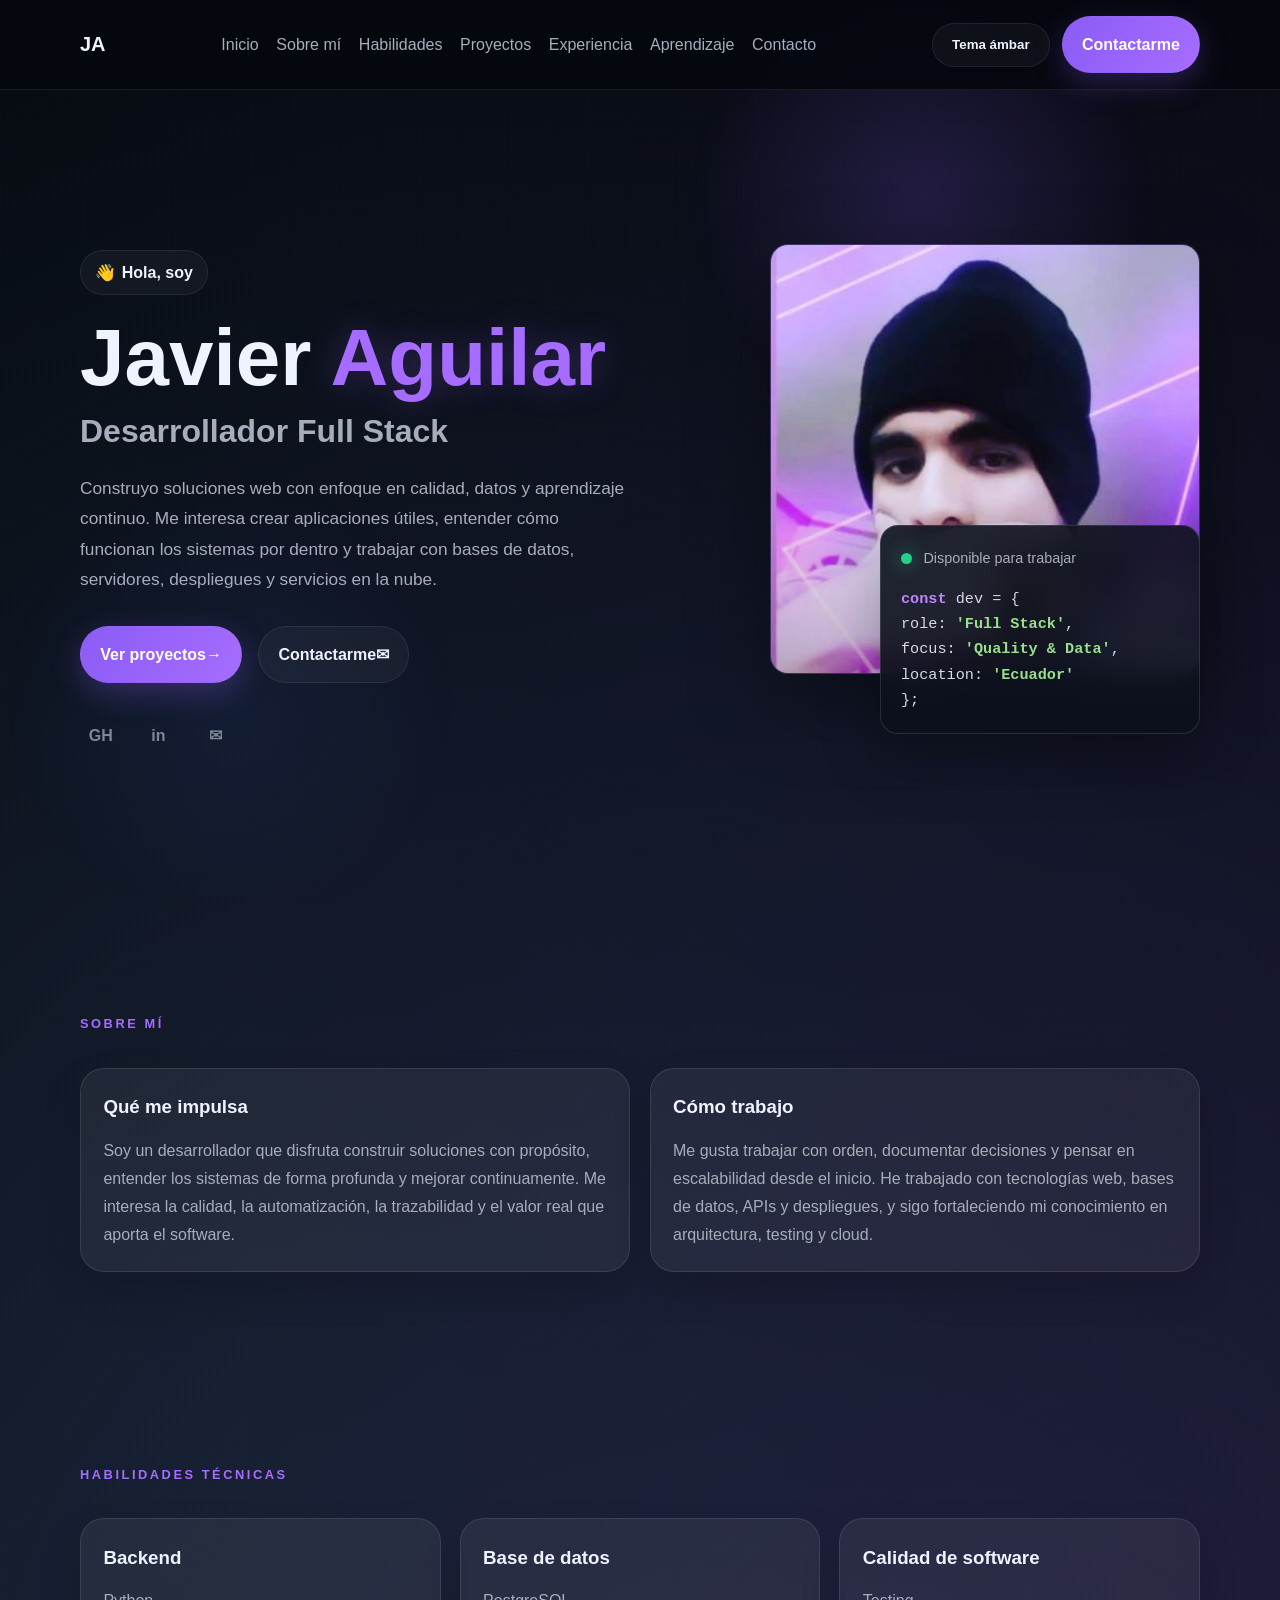
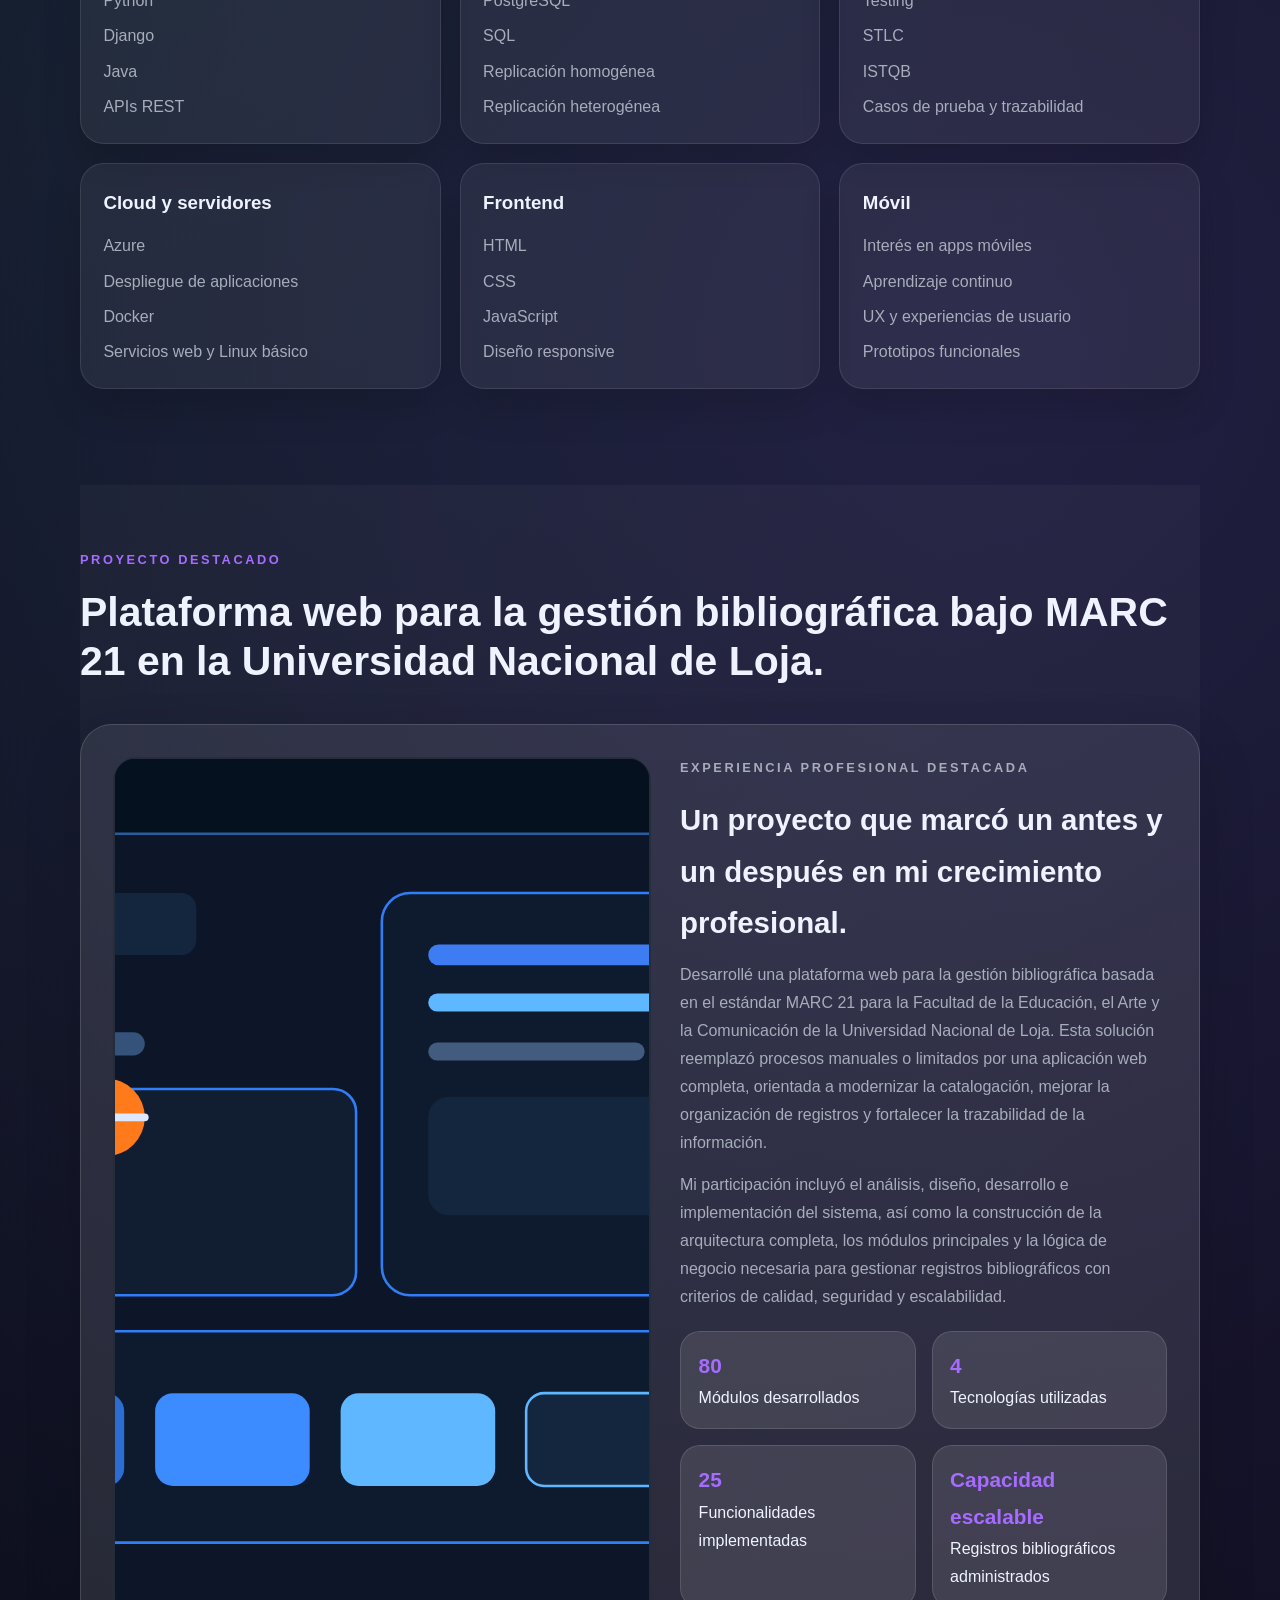
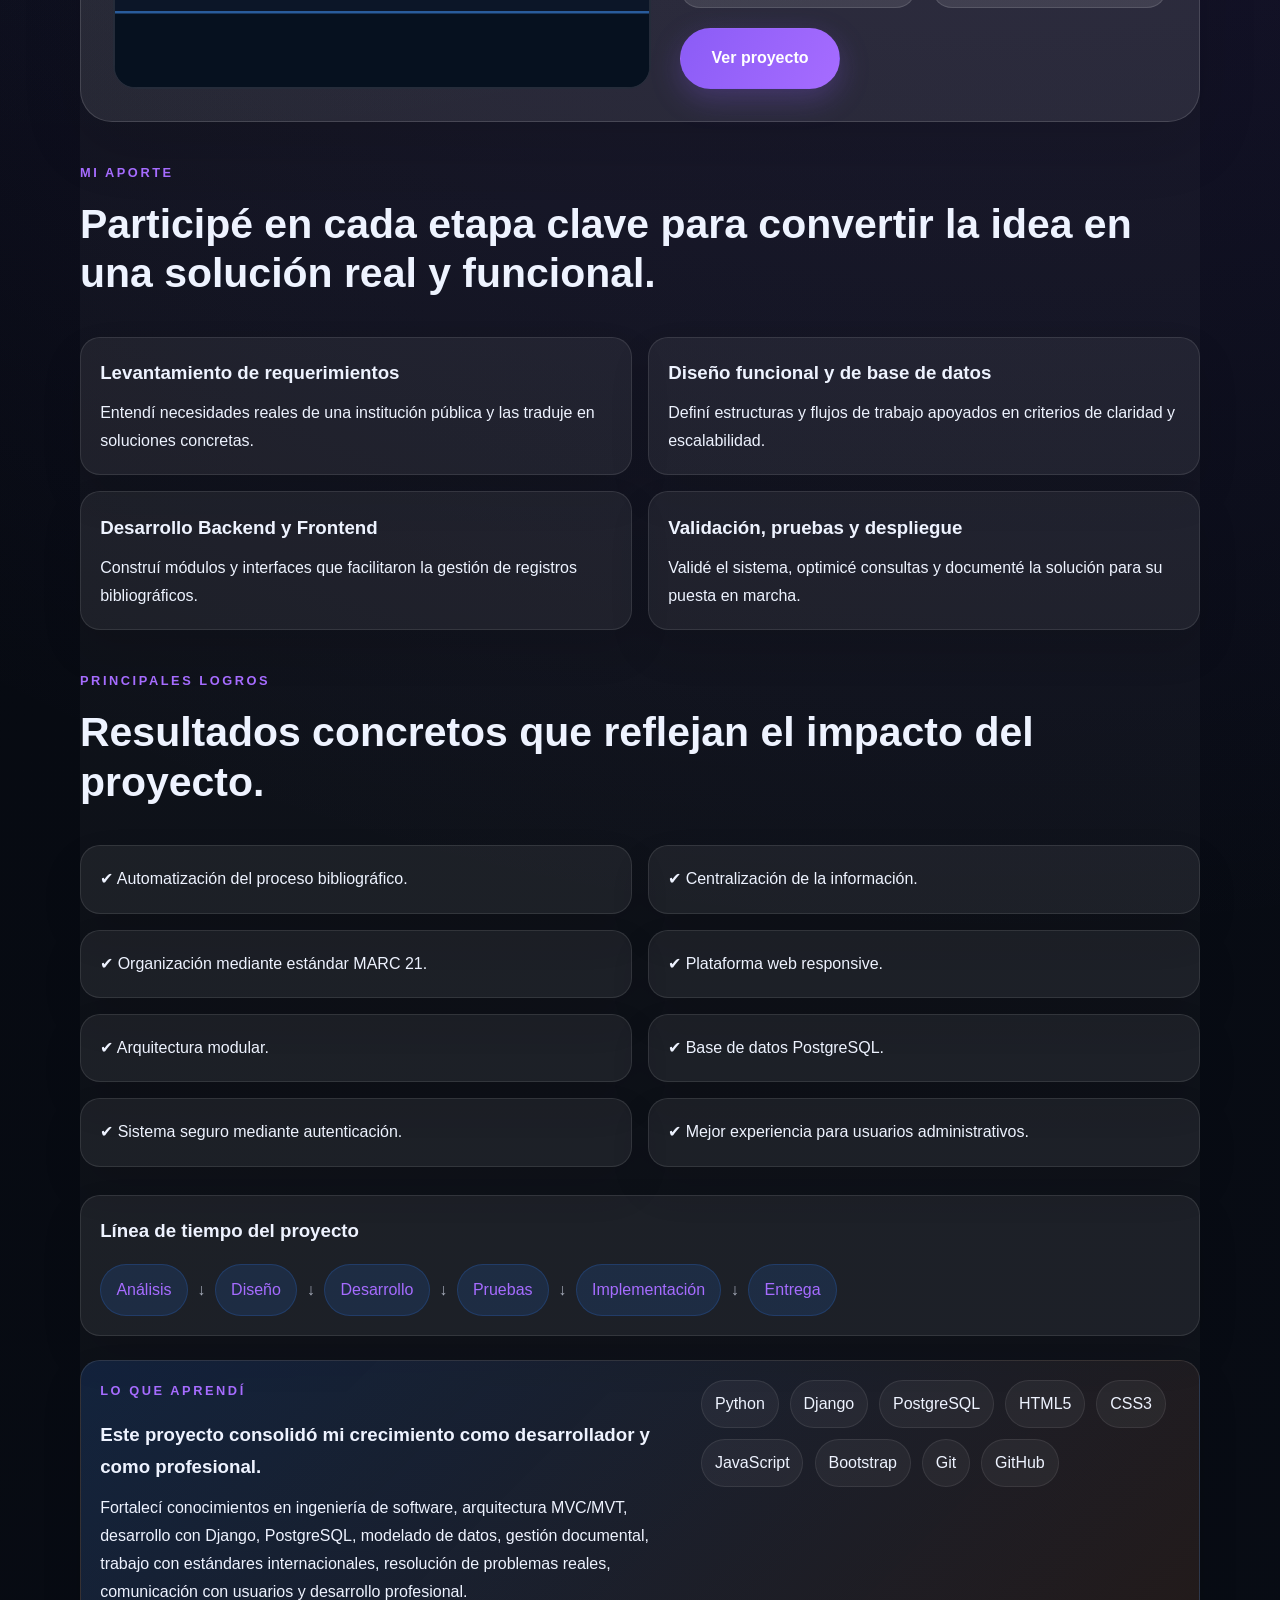
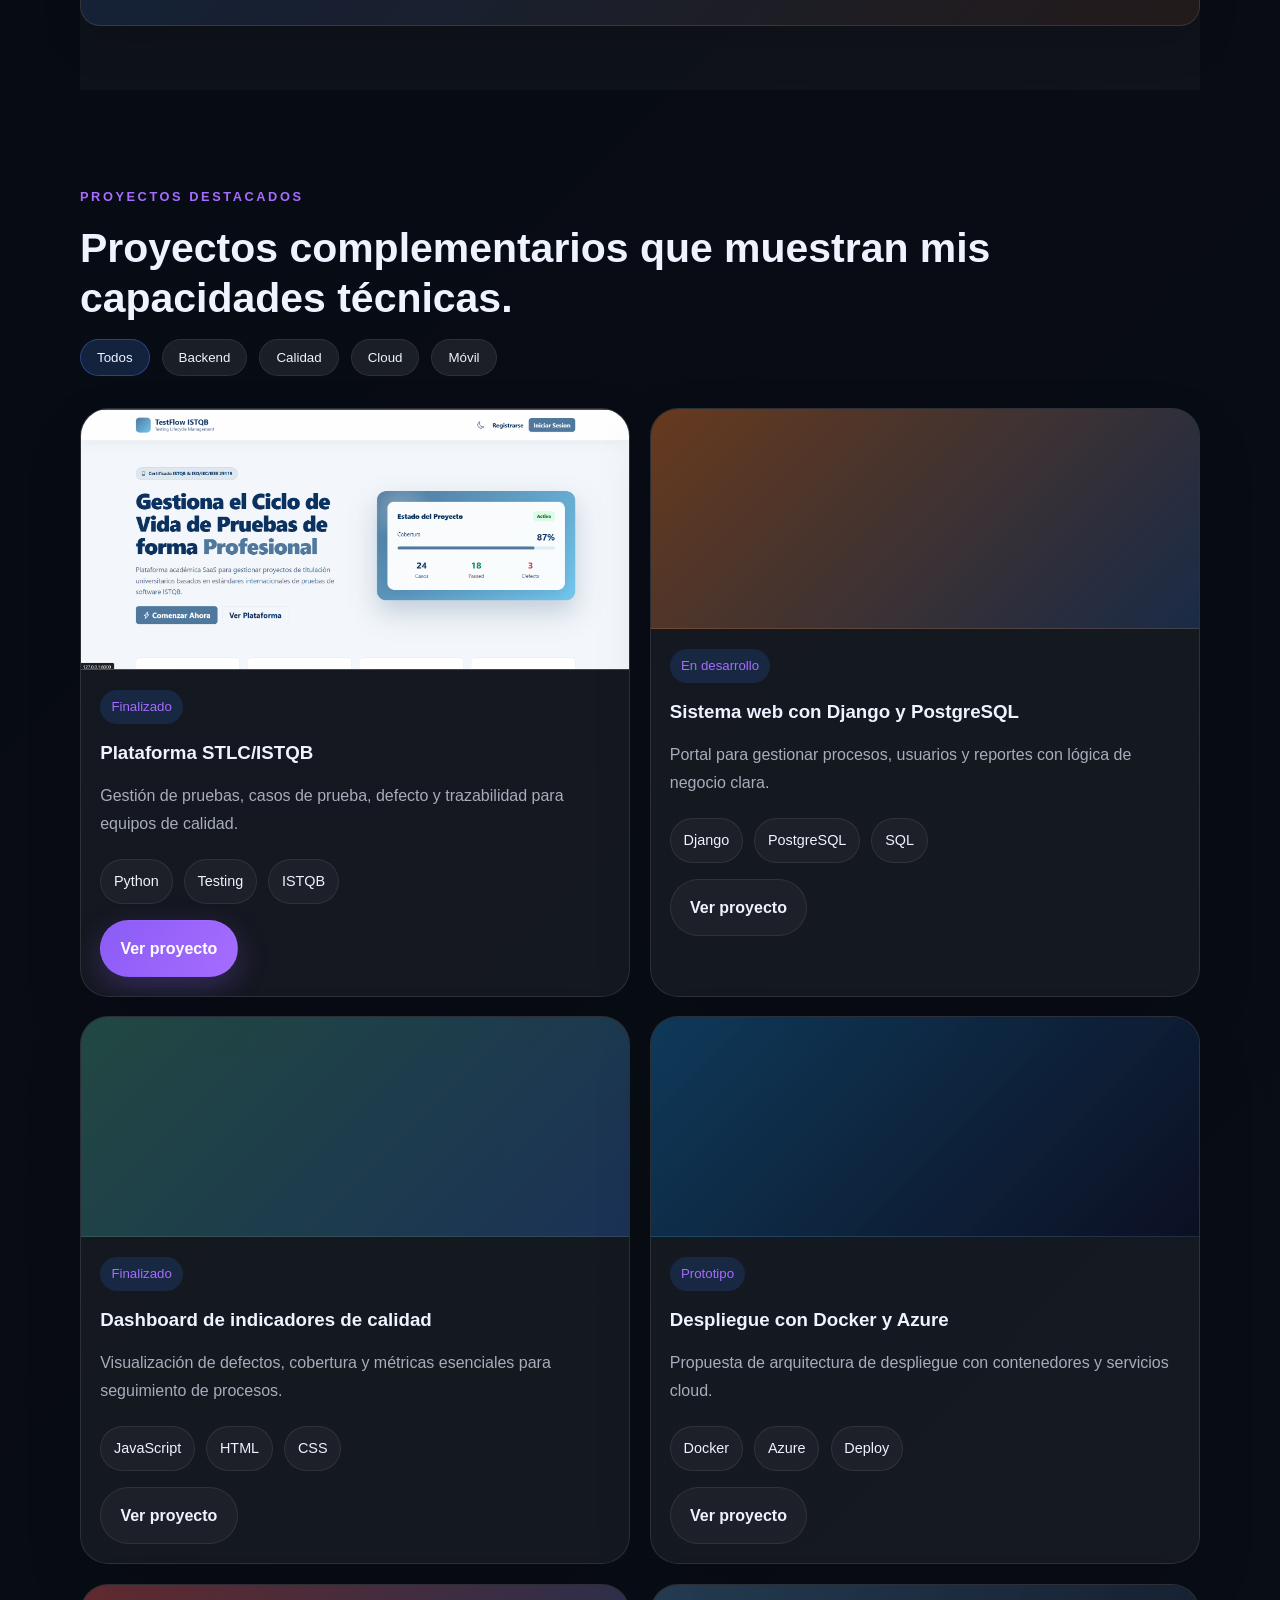
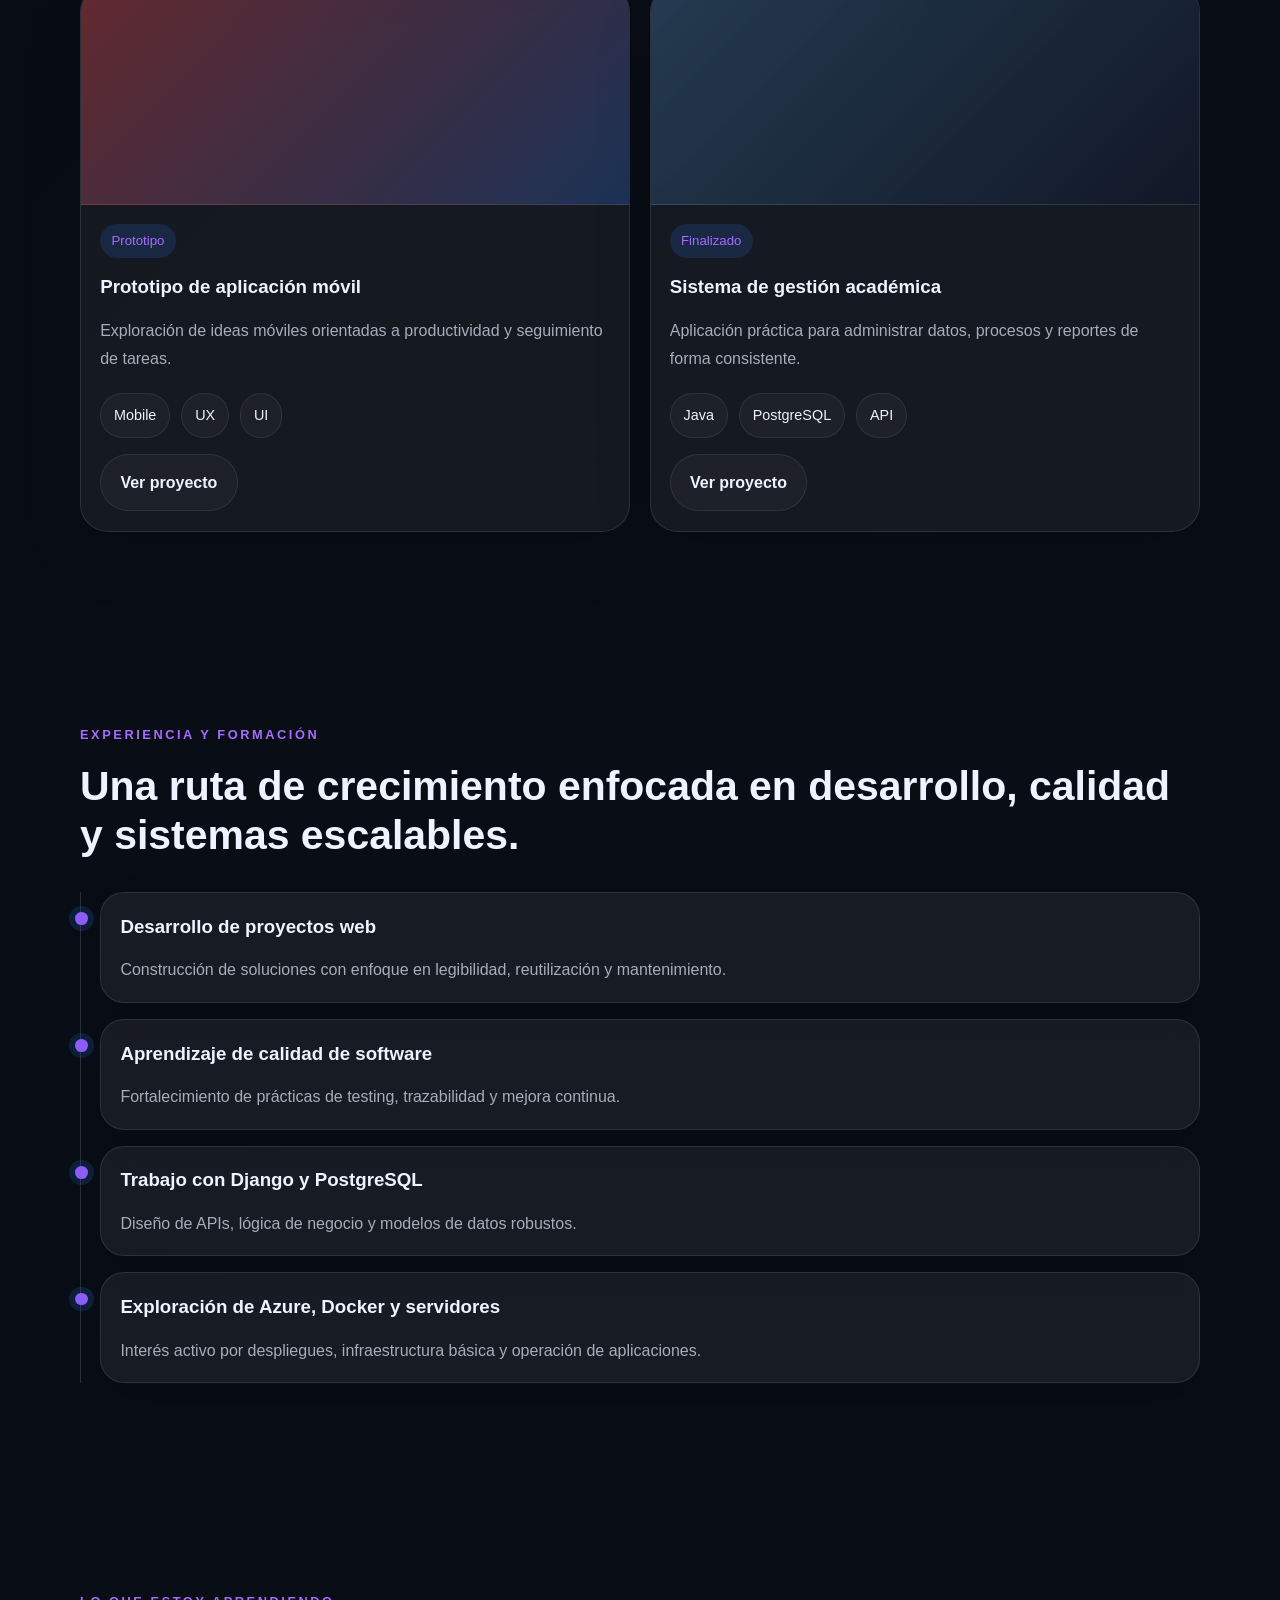
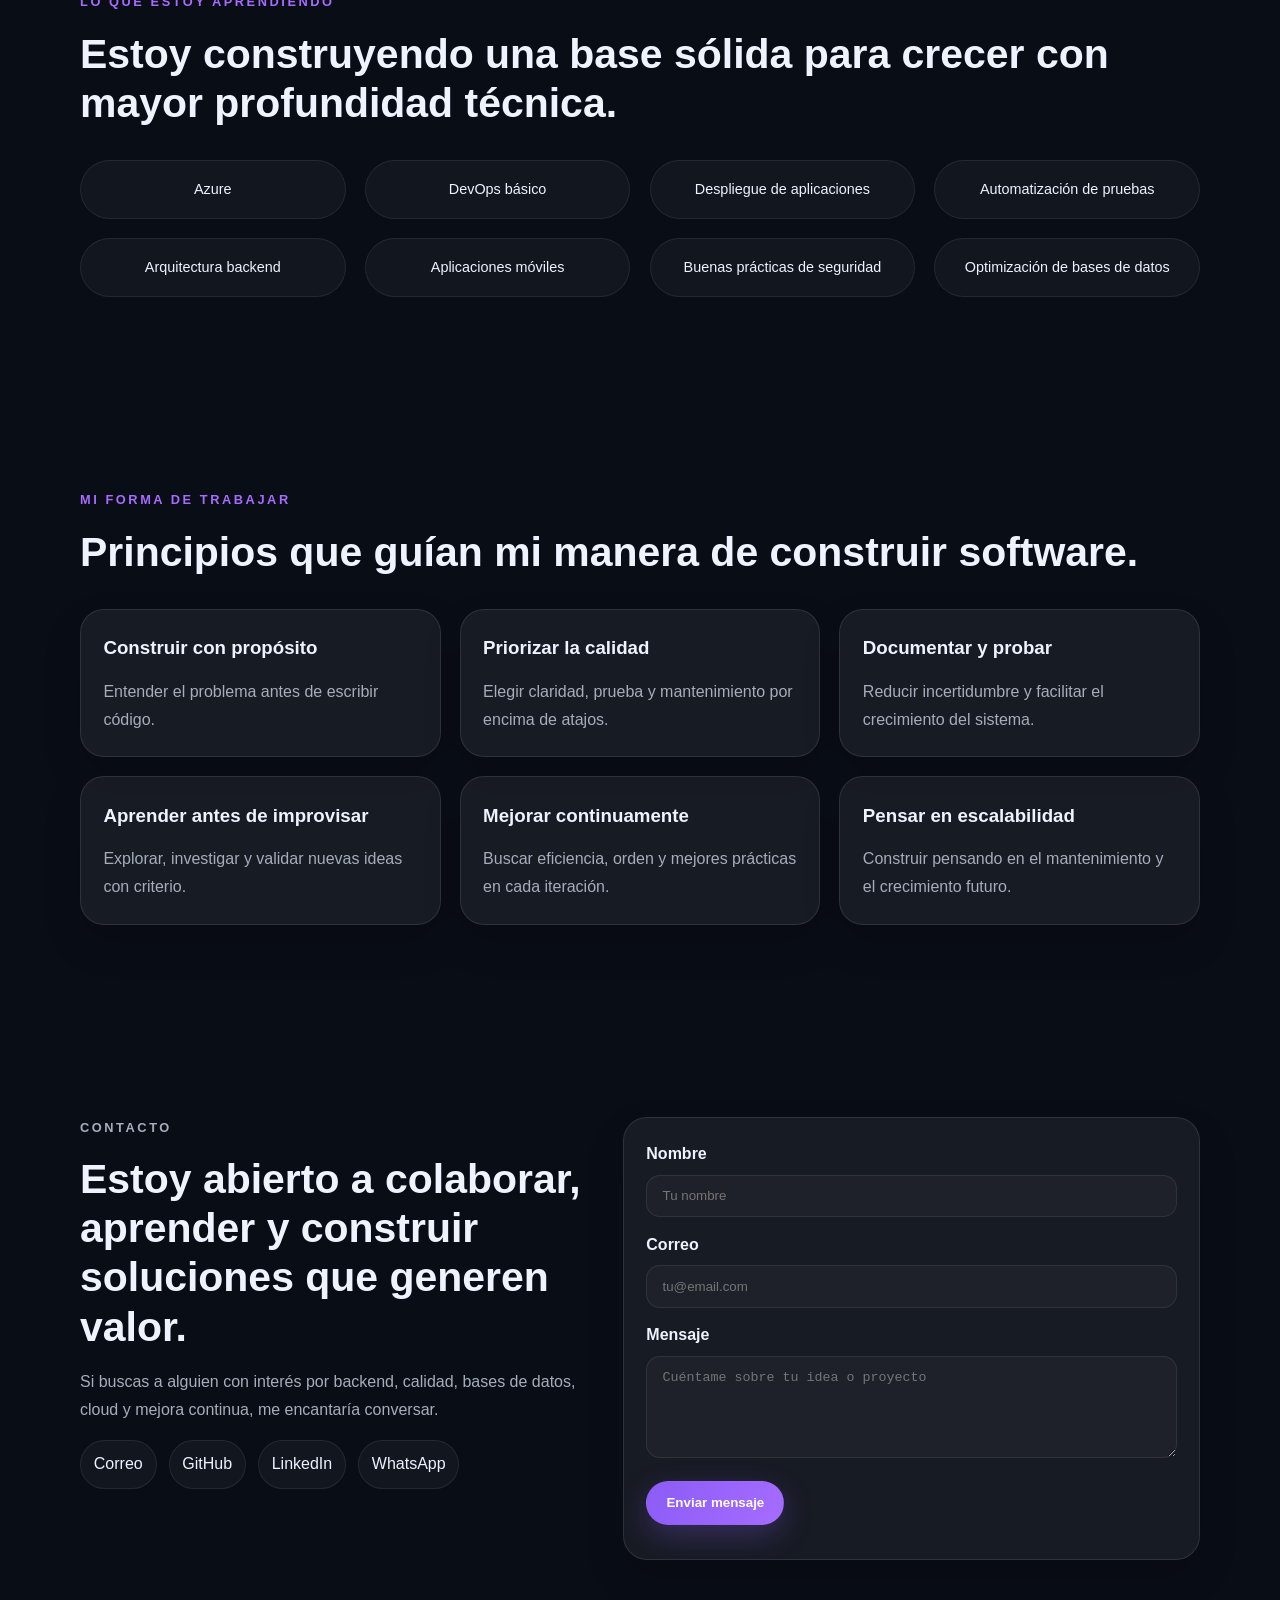
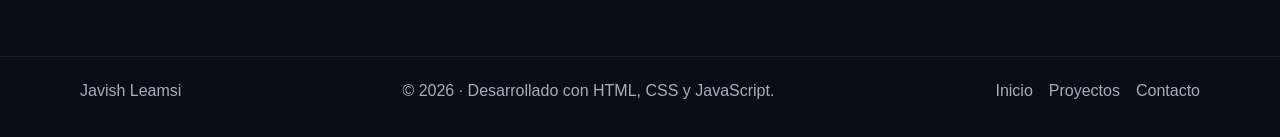
==== commit 6b9c1374: "Actualización del sitio web" ====
--- a/index.html
+++ b/index.html
@@ -44,68 +44,43 @@
     <main>
       <section class="hero section container" id="hero">
         <div class="hero-content reveal">
-          <p class="eyebrow">Desarrollador semisenior • Backend • Calidad • Cloud</p>
-          <h1>
+          <p class="hero-pill">Hola, soy</p>
+          <h1>Javier <span>Aguilar</span></h1>
+          <h2>Desarrollador Full Stack</h2>
+          <p class="hero-copy">
             Construyo soluciones web con enfoque en calidad, datos y aprendizaje continuo.
-          </h1>
-          <p class="hero-copy">
-            Me interesa crear aplicaciones útiles, entender cómo funcionan los sistemas por dentro,
-            trabajar con bases de datos, servidores, despliegues y servicios en la nube.
+            Me interesa crear aplicaciones útiles, entender cómo funcionan los sistemas por dentro
+            y trabajar con bases de datos, servidores, despliegues y servicios en la nube.
           </p>
 
           <div class="hero-actions">
-            <a href="#projects" class="btn btn-primary">Ver proyectos</a>
-            <a href="#contact" class="btn btn-secondary">Contactarme</a>
-          </div>
-
-          <div class="hero-badges">
-            <span>Python</span>
-            <span>Django</span>
-            <span>Java</span>
-            <span>PostgreSQL</span>
-            <span>Azure</span>
-            <span>Docker</span>
-          </div>
-
-          <div class="typing-wrap">
-            <span class="typing-label">Actualmente estoy fortaleciendo:</span>
-            <span class="typing-text" id="typingText"></span>
+            <a href="#projects" class="btn btn-primary">Ver proyectos <span aria-hidden="true">→</span></a>
+            <a href="#contact" class="btn btn-secondary">Contactarme <span aria-hidden="true">✉</span></a>
+          </div>
+
+          <div class="hero-socials" aria-label="Enlaces sociales">
+            <a href="https://github.com/JavierIsma05" target="_blank" rel="noreferrer" aria-label="GitHub">GH</a>
+            <a href="https://www.linkedin.com/in/javier-ismael-aguilar-armijos-182006201/?lipi=urn%3Ali%3Apage%3Ad_flagship3_profile_view_base_contact_details%3BiUNFHDlJSdWIJq0WQLCoiA%3D%3D" target="_blank" rel="noreferrer" aria-label="LinkedIn">in</a>
+            <a href="mailto:javismael.z2000@gmail.com" aria-label="Correo">✉</a>
           </div>
         </div>
 
         <div class="hero-visual reveal">
-          <div class="terminal-card">
-            <div class="terminal-toolbar">
+          <div class="profile-card">
+            <img src="assets/img/perfil.jpg" alt="Foto de perfil de Javier Aguilar" />
+          </div>
+
+          <div class="availability-card" aria-label="Disponibilidad profesional">
+            <div class="availability-status">
               <span></span>
-              <span></span>
-              <span></span>
-            </div>
-            <div class="terminal-body">
-              <p><span class="prompt">$</span> python manage.py test</p>
-              <p class="success">✓ Tests ejecutados correctamente</p>
-              <p><span class="prompt">$</span> docker compose up -d</p>
-              <p class="success">✓ Servicio desplegado en contenedor</p>
-              <p><span class="prompt">$</span> psql -d appdb</p>
-              <p class="success">✓ Conexión con PostgreSQL establecida</p>
-            </div>
-          </div>
-
-          <div class="stats-panel">
-            <div class="stat-item">
-              <strong class="counter" data-target="10">0</strong>
-              <span>tecnologías exploradas</span>
-            </div>
-            <div class="stat-item">
-              <strong class="counter" data-target="5">0</strong>
-              <span>áreas de interés</span>
-            </div>
-            <div class="stat-item">
-              <strong class="counter" data-target="3">0</strong>
-              <span>proyectos destacados</span>
-            </div>
-            <div class="stat-item">
-              <strong class="counter" data-target="100">0</strong>
-              <span>ganas de aprender</span>
+              Disponible para trabajar
+            </div>
+            <div class="code-snippet">
+              <p><span>const</span> dev = {</p>
+              <p>  role: <strong>'Full Stack'</strong>,</p>
+              <p>  focus: <strong>'Quality & Data'</strong>,</p>
+              <p>  location: <strong>'Ecuador'</strong></p>
+              <p>};</p>
             </div>
           </div>
         </div>
@@ -114,7 +89,6 @@
       <section class="section container" id="about">
         <div class="section-heading reveal">
           <p class="eyebrow">Sobre mí</p>
-          <h2>Un perfil técnico con curiosidad, criterio y ganas de crecer.</h2>
         </div>
 
         <div class="about-grid">
@@ -140,7 +114,6 @@
       <section class="section container" id="skills">
         <div class="section-heading reveal">
           <p class="eyebrow">Habilidades técnicas</p>
-          <h2>Un stack amplio orientado a construir con calidad y mantener sistemas sostenibles.</h2>
         </div>
 
         <div class="skills-grid">
@@ -236,15 +209,15 @@
 
             <div class="featured-stats">
               <div class="featured-stat">
-                <strong data-target="12">0</strong>
+                <strong data-target="12">80</strong>
                 <span>Módulos desarrollados</span>
               </div>
               <div class="featured-stat">
-                <strong data-target="8">0</strong>
+                <strong data-target="8">4</strong>
                 <span>Tecnologías utilizadas</span>
               </div>
               <div class="featured-stat">
-                <strong data-target="10">0</strong>
+                <strong data-target="10">25</strong>
                 <span>Funcionalidades implementadas</span>
               </div>
               <div class="featured-stat">
@@ -255,8 +228,7 @@
 
             <div class="featured-actions">
               <a href="projects/marc21.html" class="btn btn-primary">Ver proyecto</a>
-              <a href="projects/marc21.html#carousel" class="btn btn-secondary">Ver galería</a>
-              <a href="#skills" class="btn btn-secondary">Tecnologías</a>
+              
             </div>
           </div>
         </article>
@@ -300,7 +272,7 @@
           <article class="achievement-card reveal">✔ Sistema seguro mediante autenticación.</article>
           <article class="achievement-card reveal">✔ Mejor experiencia para usuarios administrativos.</article>
         </div>
-
+        <br>
         <div class="timeline-section reveal">
           <h3>Línea de tiempo del proyecto</h3>
           <div class="project-timeline">
@@ -371,15 +343,13 @@
               </div>
               <div class="project-actions">
                 <a href="projects/istqb.html" class="btn btn-primary">Ver proyecto</a>
-                <a href="#" class="btn btn-secondary">Código</a>
-                <a href="projects/istqb.html" class="btn btn-secondary">Detalles</a>
               </div>
             </div>
           </article>
 
           <article class="project-card reveal" data-category="backend">
             <div class="project-preview project-preview-alt">
-              <img src="assets/img/marc21/1.png" alt="Pantalla del proyecto MARC 21" />
+              
             </div>
             <div class="project-body">
               <span class="project-badge">En desarrollo</span>
@@ -391,9 +361,7 @@
                 <span>SQL</span>
               </div>
               <div class="project-actions">
-                <a href="#" class="btn btn-secondary">Ver demo</a>
-                <a href="#" class="btn btn-secondary">Código</a>
-                <a href="#" class="btn btn-secondary">Detalles</a>
+                <a href="#" class="btn btn-secondary">Ver proyecto</a>
               </div>
             </div>
           </article>
@@ -410,9 +378,7 @@
                 <span>CSS</span>
               </div>
               <div class="project-actions">
-                <a href="#" class="btn btn-secondary">Ver demo</a>
-                <a href="#" class="btn btn-secondary">Código</a>
-                <a href="#" class="btn btn-secondary">Detalles</a>
+                <a href="#" class="btn btn-secondary">Ver proyecto</a>
               </div>
             </div>
           </article>
@@ -429,9 +395,7 @@
                 <span>Deploy</span>
               </div>
               <div class="project-actions">
-                <a href="#" class="btn btn-secondary">Ver demo</a>
-                <a href="#" class="btn btn-secondary">Código</a>
-                <a href="#" class="btn btn-secondary">Detalles</a>
+                <a href="#" class="btn btn-secondary">Ver proyecto</a>
               </div>
             </div>
           </article>
@@ -448,9 +412,7 @@
                 <span>UI</span>
               </div>
               <div class="project-actions">
-                <a href="#" class="btn btn-secondary">Ver demo</a>
-                <a href="#" class="btn btn-secondary">Código</a>
-                <a href="#" class="btn btn-secondary">Detalles</a>
+                <a href="#" class="btn btn-secondary">Ver proyecto</a>
               </div>
             </div>
           </article>
@@ -467,9 +429,7 @@
                 <span>API</span>
               </div>
               <div class="project-actions">
-                <a href="#" class="btn btn-secondary">Ver demo</a>
-                <a href="#" class="btn btn-secondary">Código</a>
-                <a href="#" class="btn btn-secondary">Detalles</a>
+                <a href="#" class="btn btn-secondary">Ver proyecto</a>
               </div>
             </div>
           </article>
--- a/css/styles.css
+++ b/css/styles.css
@@ -1,13 +1,13 @@
 :root {
-  --bg: #0d1b34;
-  --bg-soft: rgba(18, 29, 48, 0.92);
-  --surface: rgba(22, 34, 55, 0.92);
-  --surface-strong: rgba(27, 42, 66, 0.96);
+  --bg: #05080e;
+  --bg-soft: rgba(10, 14, 24, 0.92);
+  --surface: rgba(17, 22, 36, 0.92);
+  --surface-strong: rgba(20, 25, 42, 0.96);
   --text: #eef3ff;
-  --muted: #a4b9d4;
-  --primary: #4b8cff;
-  --primary-strong: #79b5ff;
-  --accent: #ff8e47;
+  --muted: #a7adbb;
+  --primary: #8b5cf6;
+  --primary-strong: #a66cff;
+  --accent: #24d18b;
   --border: rgba(255, 255, 255, 0.08);
   --shadow: 0 18px 36px rgba(0, 0, 0, 0.22);
   --radius: 24px;
@@ -36,8 +36,9 @@
 
 body {
   font-family: "Segoe UI", Roboto, Inter, Arial, sans-serif;
-  background: radial-gradient(circle at top left, rgba(75, 140, 255, 0.12), transparent 30%),
-    linear-gradient(135deg, var(--bg), #152543 72%);
+  background: radial-gradient(circle at 78% 20%, rgba(139, 92, 246, 0.2), transparent 28%),
+    radial-gradient(circle at 12% 16%, rgba(36, 209, 139, 0.08), transparent 22%),
+    linear-gradient(135deg, var(--bg), #090d16 72%);
   color: var(--text);
   line-height: 1.75;
   min-height: 100vh;
@@ -77,8 +78,8 @@
 .background-grid {
   position: fixed;
   inset: 0;
-  background: radial-gradient(circle at 18% 18%, rgba(75, 140, 255, 0.14), transparent 18%),
-    radial-gradient(circle at 82% 12%, rgba(255, 142, 71, 0.1), transparent 18%);
+  background: radial-gradient(circle at 72% 22%, rgba(139, 92, 246, 0.18), transparent 20%),
+    radial-gradient(circle at 18% 78%, rgba(68, 117, 255, 0.08), transparent 18%);
   pointer-events: none;
   z-index: -1;
 }
@@ -88,8 +89,8 @@
   top: 0;
   z-index: 1000;
   backdrop-filter: blur(16px);
-  background: rgba(14, 25, 42, 0.88);
-  border-bottom: 1px solid rgba(255, 255, 255, 0.06);
+  background: rgba(5, 8, 14, 0.86);
+  border-bottom: 1px solid rgba(255, 255, 255, 0.08);
 }
 
 body.theme-amber .site-header {
@@ -112,13 +113,13 @@
 
 .brand {
   font-weight: 800;
-  letter-spacing: 0.2em;
-  color: var(--primary-strong);
-  font-size: 1.05rem;
-  border: 1px solid var(--border);
-  padding: 0.65rem 0.9rem;
-  border-radius: 999px;
-  background: rgba(255, 255, 255, 0.04);
+  letter-spacing: 0;
+  color: var(--text);
+  font-size: 1.25rem;
+  border: 0;
+  padding: 0;
+  border-radius: 0;
+  background: transparent;
 }
 
 .nav-links {
@@ -134,7 +135,7 @@
 
 .nav-links a:hover,
 .nav-links a.active {
-  color: var(--text);
+  color: var(--primary-strong);
 }
 
 .menu-toggle {
@@ -172,7 +173,7 @@
 .btn-primary {
   color: white;
   background: linear-gradient(120deg, var(--primary), var(--primary-strong));
-  box-shadow: 0 10px 30px rgba(47, 126, 247, 0.2);
+  box-shadow: 0 10px 30px rgba(139, 92, 246, 0.28);
 }
 
 .btn-secondary {
@@ -183,10 +184,33 @@
 
 .hero {
   display: grid;
-  grid-template-columns: 1.1fr 0.9fr;
-  gap: 2.5rem;
-  align-items: center;
-  padding-top: 5rem;
+  grid-template-columns: minmax(0, 1fr) minmax(360px, 0.9fr);
+  gap: 4rem;
+  align-items: center;
+  min-height: calc(100vh - 73px);
+  padding-top: 4rem;
+  padding-bottom: 4rem;
+}
+
+.hero-content {
+  max-width: 640px;
+}
+
+.hero-pill {
+  display: inline-flex;
+  align-items: center;
+  gap: 0.45rem;
+  color: var(--text);
+  background: rgba(255, 255, 255, 0.04);
+  border: 1px solid var(--border);
+  border-radius: 999px;
+  padding: 0.45rem 0.85rem;
+  margin-bottom: 1.5rem;
+  font-weight: 700;
+}
+
+.hero-pill::before {
+  content: "👋";
 }
 
 .eyebrow {
@@ -204,6 +228,25 @@
   font-size: clamp(2rem, 3.2vw, 3rem);
   line-height: 1.2;
   margin-bottom: 1rem;
+}
+
+.hero h1 {
+  font-size: clamp(3.1rem, 7vw, 5rem);
+  line-height: 0.98;
+  letter-spacing: 0;
+  margin-bottom: 0.85rem;
+}
+
+.hero h1 span {
+  color: var(--primary-strong);
+  text-shadow: 0 0 34px rgba(166, 108, 255, 0.28);
+}
+
+.hero h2 {
+  color: var(--muted);
+  font-size: clamp(1.45rem, 3vw, 2rem);
+  line-height: 1.25;
+  margin-bottom: 1.4rem;
 }
 
 .hero-copy,
@@ -216,11 +259,120 @@
   color: var(--muted);
 }
 
+.hero-copy {
+  max-width: 620px;
+  font-size: 1.08rem;
+}
+
 .hero-actions {
   display: flex;
   flex-wrap: wrap;
   gap: 1rem;
-  margin-top: 1.5rem;
+  margin-top: 2rem;
+}
+
+.hero-socials {
+  display: flex;
+  align-items: center;
+  gap: 1rem;
+  margin-top: 2rem;
+}
+
+.hero-socials a {
+  display: inline-flex;
+  align-items: center;
+  justify-content: center;
+  width: 2.6rem;
+  height: 2.6rem;
+  color: #7f8796;
+  font-weight: 800;
+  border-radius: 50%;
+  transition: color 0.2s ease, background 0.2s ease, transform 0.2s ease;
+}
+
+.hero-socials a:hover {
+  color: var(--text);
+  background: rgba(255, 255, 255, 0.06);
+  transform: translateY(-2px);
+}
+
+.hero-visual {
+  position: relative;
+  min-height: 520px;
+}
+
+.profile-card {
+  position: relative;
+  width: min(100%, 430px);
+  height: 430px;
+  margin-left: auto;
+  overflow: hidden;
+  border-radius: 18px;
+  border: 1px solid rgba(166, 108, 255, 0.24);
+  background: radial-gradient(circle at 70% 35%, rgba(139, 92, 246, 0.45), transparent 42%),
+    rgba(255, 255, 255, 0.04);
+  box-shadow: 0 28px 80px rgba(0, 0, 0, 0.34);
+}
+
+.profile-card::after {
+  content: "";
+  position: absolute;
+  inset: 0;
+  background: linear-gradient(180deg, transparent 58%, rgba(5, 8, 14, 0.22));
+  pointer-events: none;
+}
+
+.profile-card img {
+  width: 100%;
+  height: 100%;
+  object-fit: cover;
+}
+
+.availability-card {
+  position: absolute;
+  right: 0;
+  bottom: 30px;
+  width: min(320px, 72%);
+  padding: 1.25rem;
+  border-radius: 18px;
+  border: 1px solid rgba(255, 255, 255, 0.12);
+  background: rgba(13, 17, 28, 0.9);
+  box-shadow: 0 24px 60px rgba(0, 0, 0, 0.28);
+  backdrop-filter: blur(14px);
+}
+
+.availability-status {
+  display: flex;
+  align-items: center;
+  gap: 0.7rem;
+  color: var(--muted);
+  font-size: 0.9rem;
+  margin-bottom: 1rem;
+}
+
+.availability-status span {
+  width: 0.7rem;
+  height: 0.7rem;
+  border-radius: 50%;
+  background: var(--accent);
+  box-shadow: 0 0 18px rgba(36, 209, 139, 0.65);
+}
+
+.code-snippet {
+  font-family: "Consolas", "Courier New", monospace;
+  color: #d8d9e5;
+  line-height: 1.65;
+  font-size: 0.95rem;
+}
+
+.code-snippet span {
+  color: #c084fc;
+  font-weight: 700;
+}
+
+.code-snippet strong {
+  color: #9adf8f;
+  font-weight: 700;
 }
 
 .hero-badges,
--- a/css/responsive.css
+++ b/css/responsive.css
@@ -2,6 +2,28 @@
   .hero,
   .contact-grid {
     grid-template-columns: 1fr;
+  }
+
+  .hero {
+    gap: 3rem;
+    min-height: auto;
+  }
+
+  .hero-content {
+    max-width: none;
+  }
+
+  .hero-visual {
+    min-height: 520px;
+  }
+
+  .profile-card {
+    margin: 0 auto;
+  }
+
+  .availability-card {
+    right: 50%;
+    transform: translateX(50%);
   }
 
   .skills-grid,
@@ -50,6 +72,28 @@
     padding-top: 3.5rem;
   }
 
+  .hero h1 {
+    font-size: clamp(2.7rem, 14vw, 4.2rem);
+  }
+
+  .hero-visual {
+    min-height: auto;
+  }
+
+  .profile-card {
+    width: min(100%, 380px);
+    height: 380px;
+  }
+
+  .availability-card {
+    position: relative;
+    right: auto;
+    bottom: auto;
+    transform: none;
+    width: min(100%, 380px);
+    margin: 1rem auto 0;
+  }
+
   .skills-grid,
   .projects-grid,
   .learning-grid,
@@ -81,6 +125,26 @@
     font-size: 1.8rem;
   }
 
+  .hero h1 {
+    font-size: 2.55rem;
+  }
+
+  .hero h2 {
+    font-size: 1.35rem;
+  }
+
+  .profile-card {
+    height: 330px;
+  }
+
+  .hero-actions {
+    width: 100%;
+  }
+
+  .hero-actions .btn {
+    flex: 1 1 100%;
+  }
+
   .stats-panel {
     grid-template-columns: 1fr;
   }
